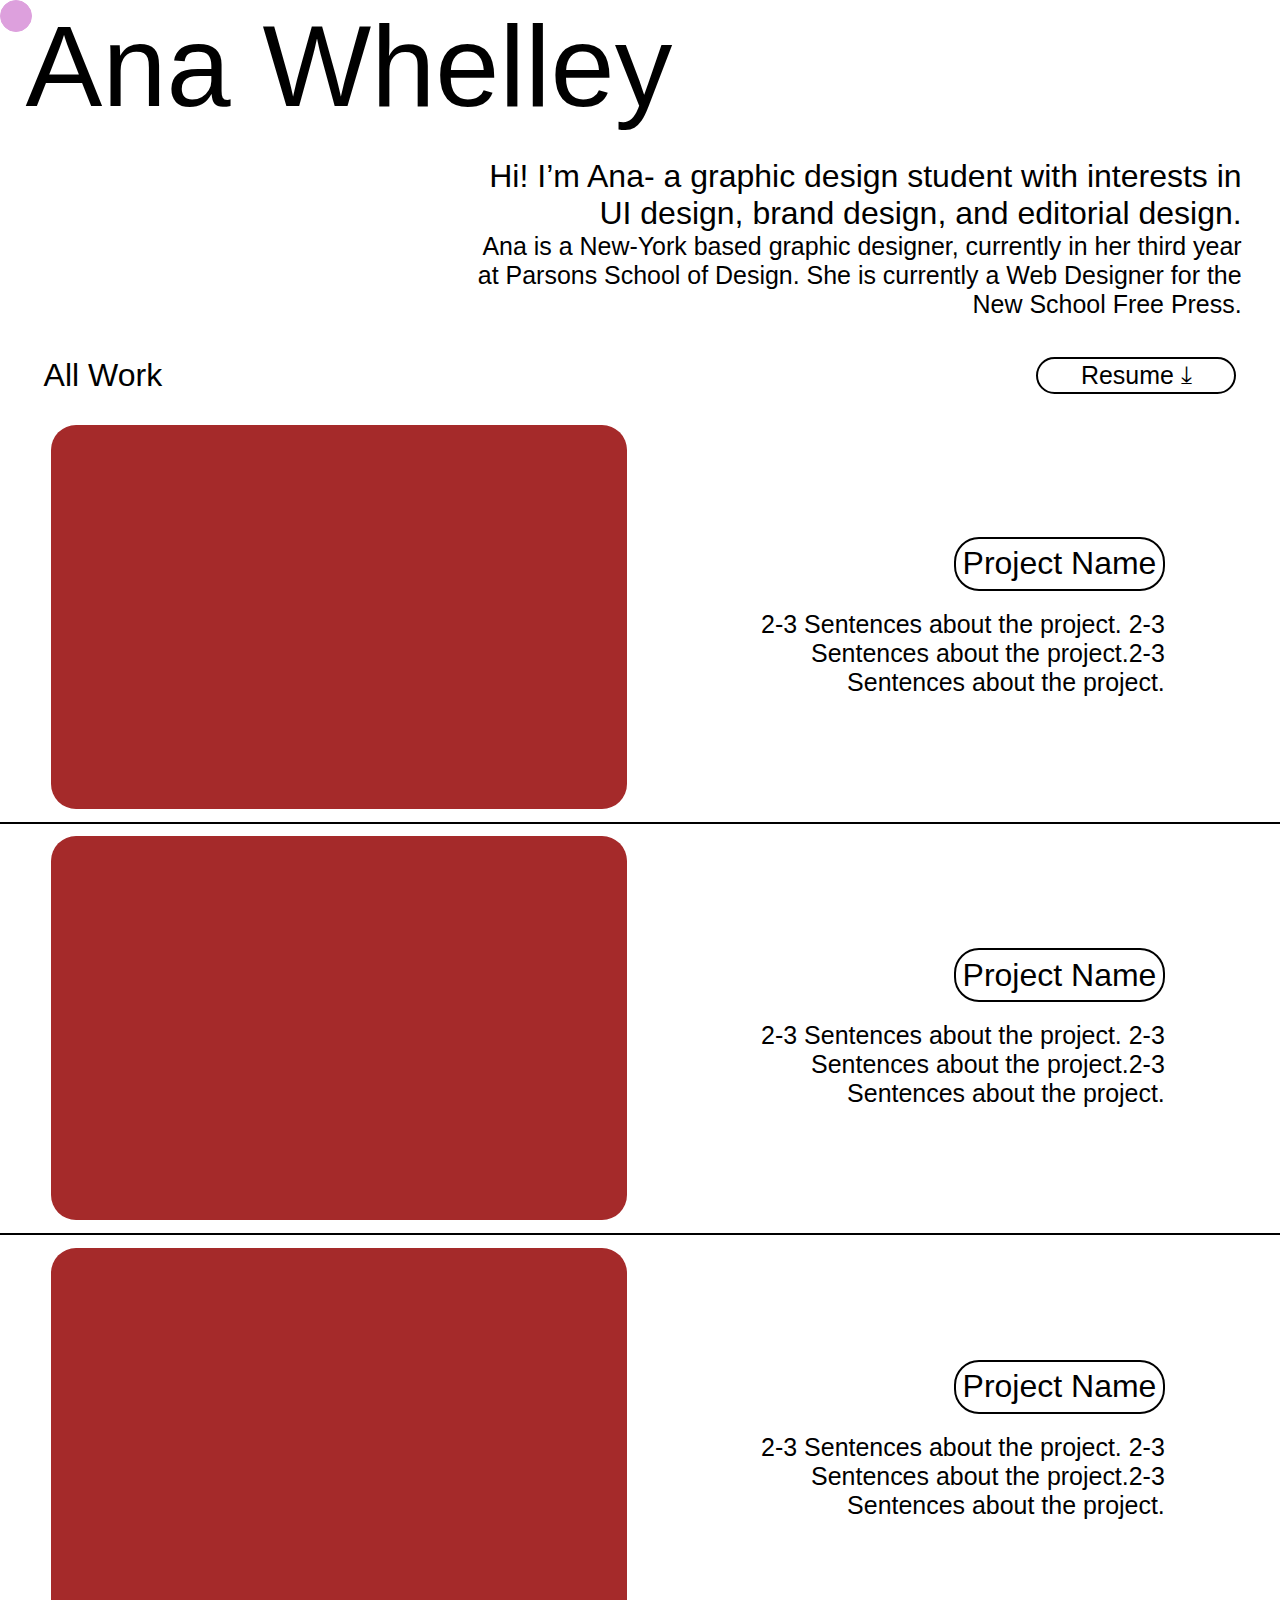
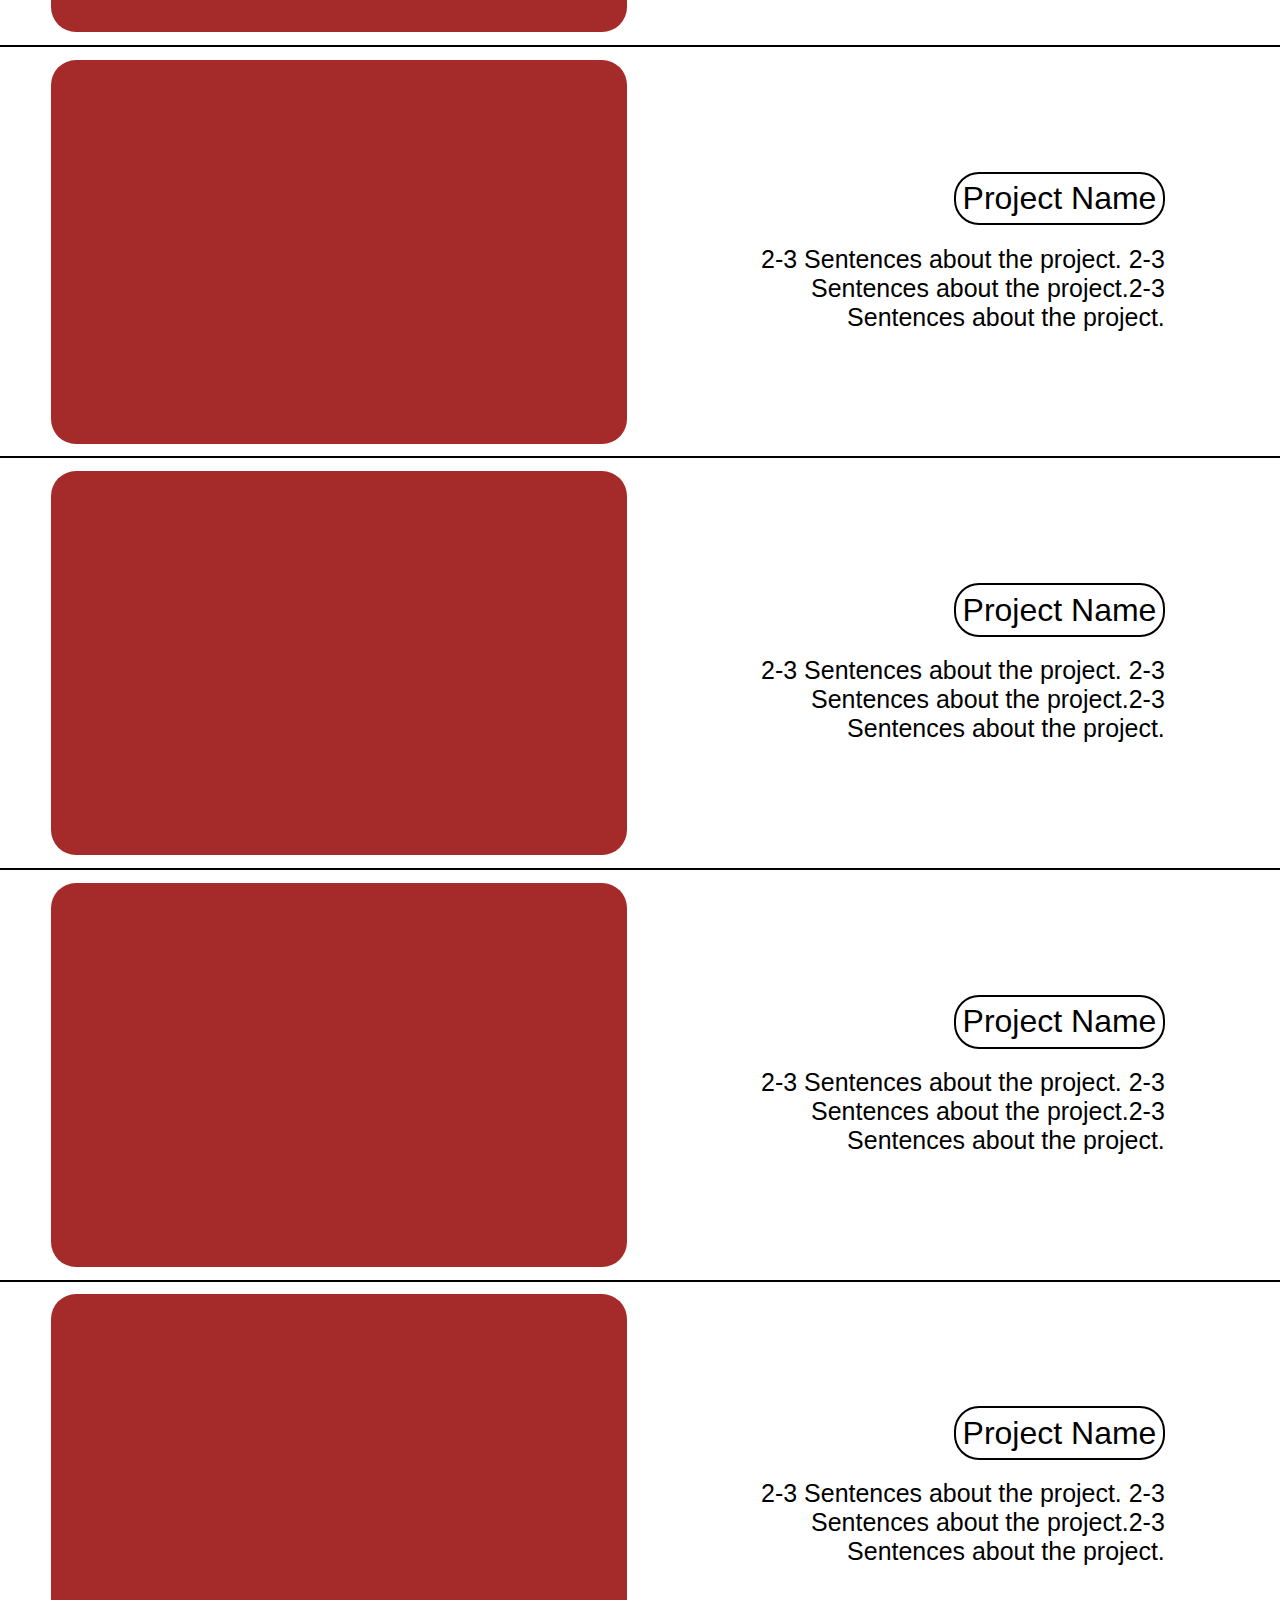
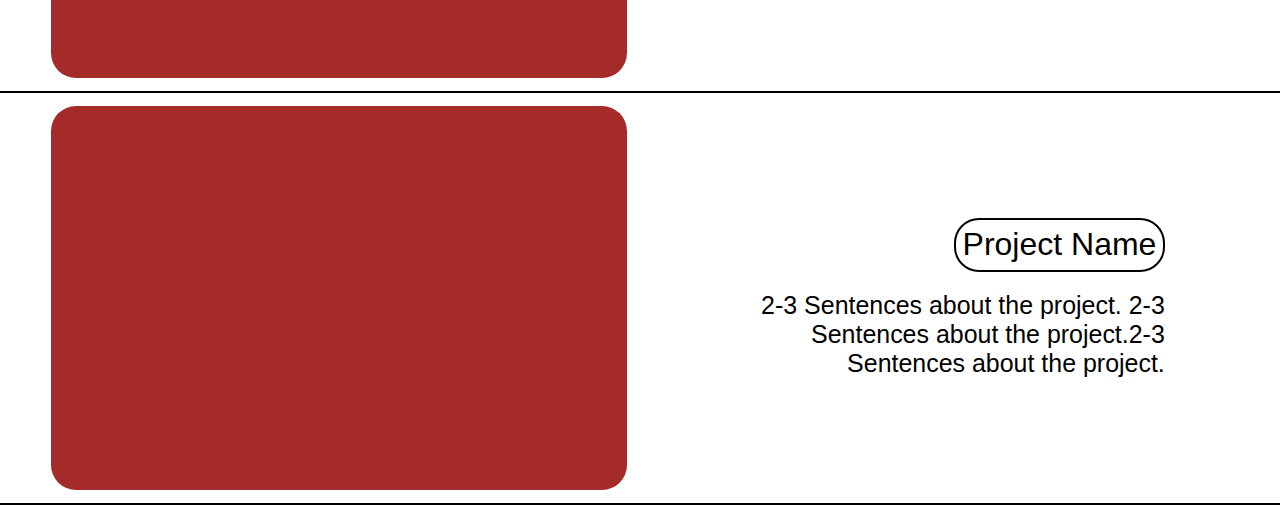
==== index.html @ dee51761 "layout done!" ====
<!DOCTYPE html>
<html lang="en">
<head>
    <meta http-equiv="x-ua-compatible" content="ie=edge">
    <meta charset="utf-8"> 
    <meta name="viewport" content="width=device-width, initial-scale=1">
    <title>Website</title>
    <link rel="stylesheet" href="main.css">
    <script src="https://code.jquery.com/jquery-3.7.1.js" integrity="sha256-eKhayi8LEQwp4NKxN+CfCh+3qOVUtJn3QNZ0TciWLP4=" crossorigin="anonymous"></script>
</head>
<body>
    <div id="circularcursor"></div>

    <div class="container">
        <div class="header">
            <h1>Ana Whelley</h1>
        </div>
        <div class="hero-container">
            <div class="hero-block"></div>
            <div class="hero">
                <h2>Hi! I&#8217;m Ana- a graphic design student with interests in UI design, brand design, and editorial design. </h2>
                <h3>Ana is a New-York based graphic designer, currently in her third year at Parsons School of Design. She is currently a Web Designer for the New School Free Press. </h3>
            </div>
            <div class="hero-lower">
                <div class="allwork"><h2>All Work</h2></div>
                <div class="resume"><h3>Resume &#10515;</h3></div>
            </div>
        </div>
        <div class="main">
            <div class="content">
                <div class="project-img">

                </div>
                <div class="project-text">
                    <div class="title">
                        <h2>Project Name</h2>
                    </div>
                    <div class="description">
                        <h3>2-3 Sentences about the project. 2-3 Sentences about the project.2-3 Sentences about the project.</h3>
                    </div>
                </div>
            </div>
            <div class="content">
                <div class="project-img">

                </div>
                <div class="project-text">
                    <div class="title">
                        <h2>Project Name</h2>
                    </div>
                    <div class="description">
                        <h3>2-3 Sentences about the project. 2-3 Sentences about the project.2-3 Sentences about the project.</h3>
                    </div>
                </div>
            </div>
            <div class="content">
                <div class="project-img">

                </div>
                <div class="project-text">
                    <div class="title">
                        <h2>Project Name</h2>
                    </div>
                    <div class="description">
                        <h3>2-3 Sentences about the project. 2-3 Sentences about the project.2-3 Sentences about the project.</h3>
                    </div>
                </div>
            </div>
            <div class="content">
                <div class="project-img">

                </div>
                <div class="project-text">
                    <div class="title">
                        <h2>Project Name</h2>
                    </div>
                    <div class="description">
                        <h3>2-3 Sentences about the project. 2-3 Sentences about the project.2-3 Sentences about the project.</h3>
                    </div>
                </div>
            </div>
            <div class="content">
                <div class="project-img">

                </div>
                <div class="project-text">
                    <div class="title">
                        <h2>Project Name</h2>
                    </div>
                    <div class="description">
                        <h3>2-3 Sentences about the project. 2-3 Sentences about the project.2-3 Sentences about the project.</h3>
                    </div>
                </div>
            </div>
            <div class="content">
                <div class="project-img">

                </div>
                <div class="project-text">
                    <div class="title">
                        <h2>Project Name</h2>
                    </div>
                    <div class="description">
                        <h3>2-3 Sentences about the project. 2-3 Sentences about the project.2-3 Sentences about the project.</h3>
                    </div>
                </div>
            </div>
            <div class="content">
                <div class="project-img">

                </div>
                <div class="project-text">
                    <div class="title">
                        <h2>Project Name</h2>
                    </div>
                    <div class="description">
                        <h3>2-3 Sentences about the project. 2-3 Sentences about the project.2-3 Sentences about the project.</h3>
                    </div>
                </div>
            </div>
            <div class="content">
                <div class="project-img">

                </div>
                <div class="project-text">
                    <div class="title">
                        <h2>Project Name</h2>
                    </div>
                    <div class="description">
                        <h3>2-3 Sentences about the project. 2-3 Sentences about the project.2-3 Sentences about the project.</h3>
                    </div>
                </div>
            </div>
        </div>
    </div>

<script src="script.js"></script>
</body>
</html>
---- main.css ----
/* type */
    h1 {
        font-family: Arial;
        font-weight: 400;
        font-size: 9vw;
    }
    h2 {
        font-family: Arial;
        font-weight: 400;
        font-size: 2.5vw;
    }
    h3 {
        font-family: Arial;
        font-weight: 400;
        font-size: 1.95vw;
    }
/* mouse */
    #circularcursor {
        background-color: plum;
        border:1px solid plum;    
        height:30px;
        width:30px;
        border-radius:50%;
        -moz-border-radius:50%;
        -webkit-border-radius:50%;
        position: absolute;
        z-index: 1;
    }
  
/* laying out divs */
    * {
        margin: 0%;
        padding: 0%;
        cursor: none;
    }
    .container{
        display: flex;
        height: auto;
        width: 100vw;
        flex-direction: column;
    }
    .header {
        display: flex;
        width: 100vw;
        height: fit-content;
        margin-left: 2vw;
    }
/* laying out hero */
    .heroblock {
        width: 40vw;
        display: flex;
    }
    .hero {
        display: flex;
        width: 60vw;
        justify-content: flex-end;
        text-align: right;
        margin-right: 1vw;
        flex-wrap: wrap;
        margin-top: 2vw;
        margin-right: 3vw;
    }
    .hero-container {
        display: flex;
        width: 100vw;
        justify-content: flex-end;
        flex-wrap: wrap;
    }

    .hero-lower {
        display: flex;
        margin: 2vh;
        width: 100vw;
        height: auto;
        display: flex;
        justify-content: space-between;
        margin-top: 3vw;
    }
    .allwork {
        display: flex;
        width: 20vw;
        margin-left: 2vw;
    }
    .resume {
        display: flex;
        font-family: Arial;
        font-weight: 400;
        border: solid 2px black;
        width: 15vw;
        justify-content: center;
        margin-right: 2vw;
        padding: 2px;
        border-radius: 25px;
    }
    .resume:hover{
        background-color: black;
        color: white;
    }

/* laying out main stuff */
    .main {
        width: 100vw;
        display: flex;
        height: auto;
        flex-direction: column;
    }
    .content {
        width: 100vw;
        display: flex;
        padding: 1vw;
        border-bottom: 2px solid black;
        justify-content: space-between;
    }
    .project-img {
        width: 45vw;
        display: flex;
        height: 30vw;
        background-color: brown;
        border-radius: 25px;
        margin-left: 3vw;
    }
    .project-text {
        display: flex;
        width: 35vw;
        align-items: flex-end;
        justify-content: center;
        flex-direction: column;
        margin-right: 10vw;
    }
    .title {
        border: solid 2px black;
        border-radius: 25px;
        padding: .5vw;
        margin-bottom: 1.5vw;
    }
    .title:hover{
        background-color: black;
        color: white;
    }
    .description {
        text-align: right;
    }
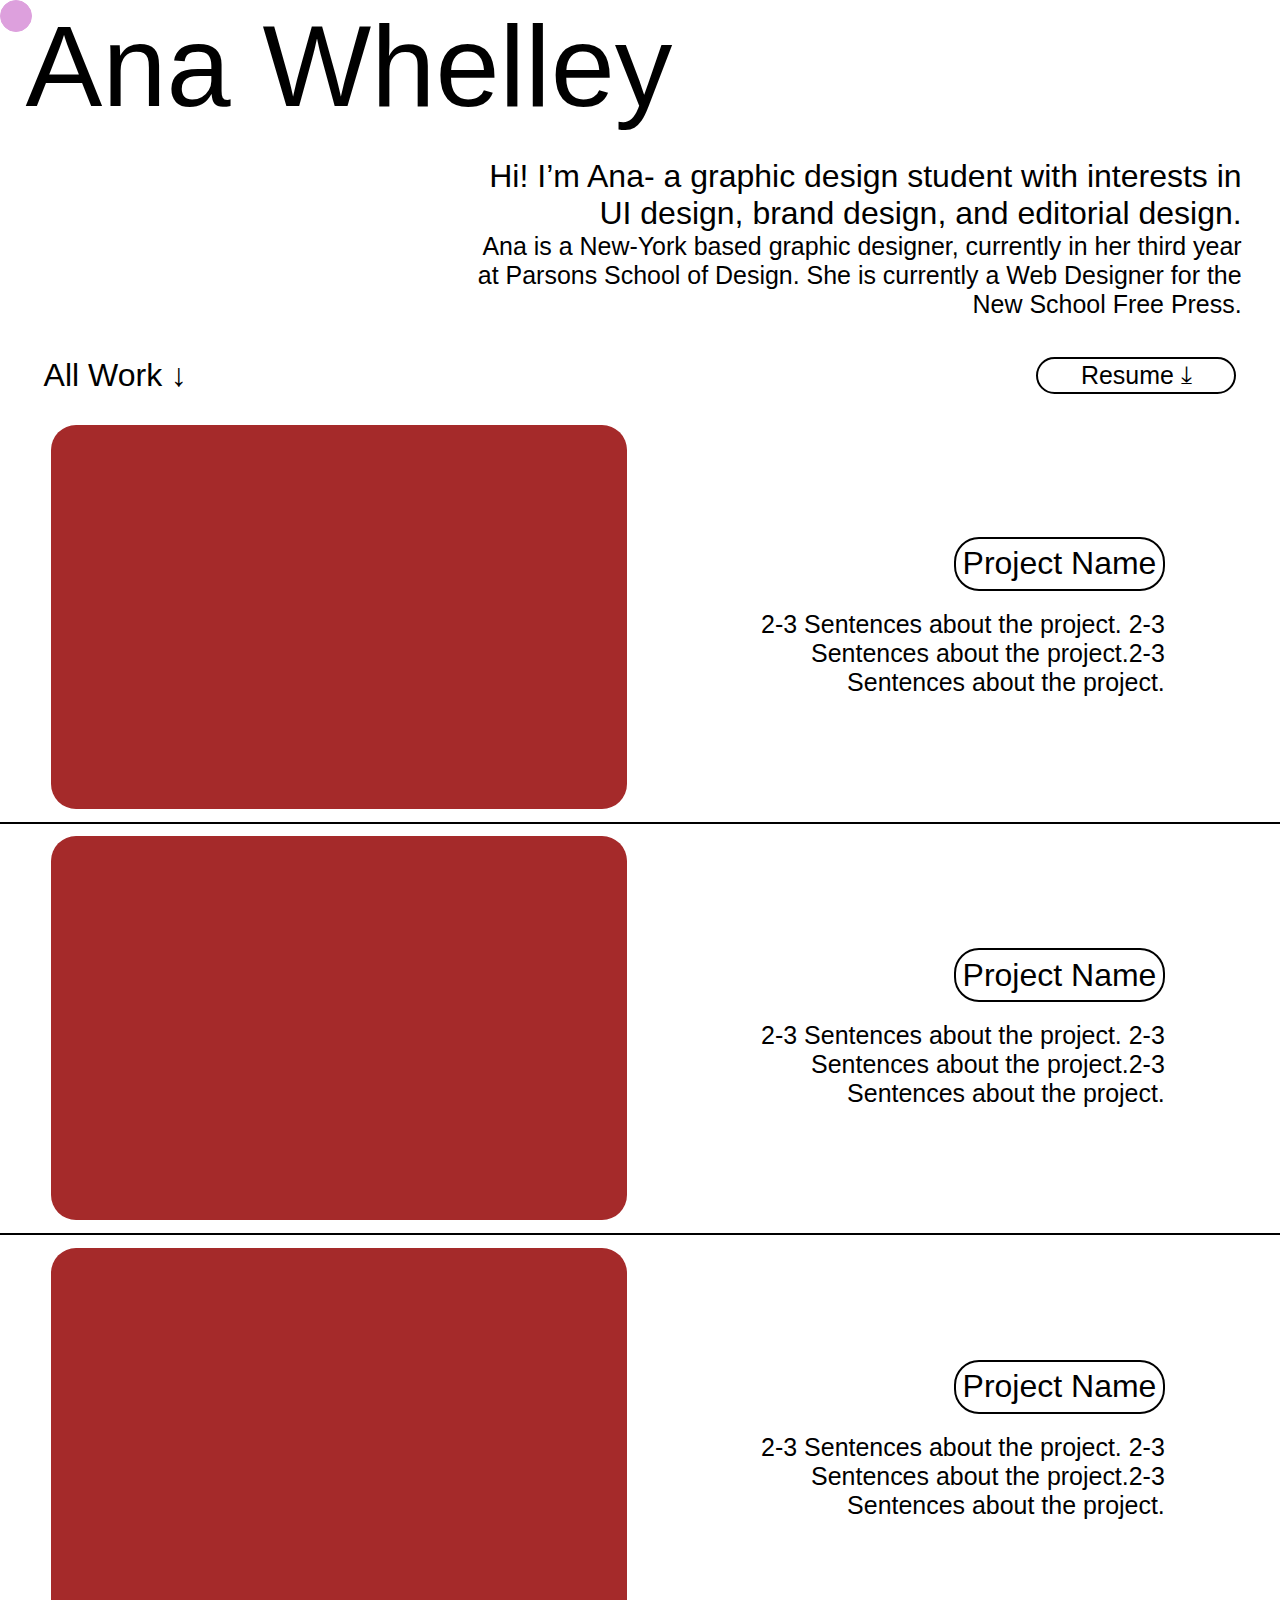
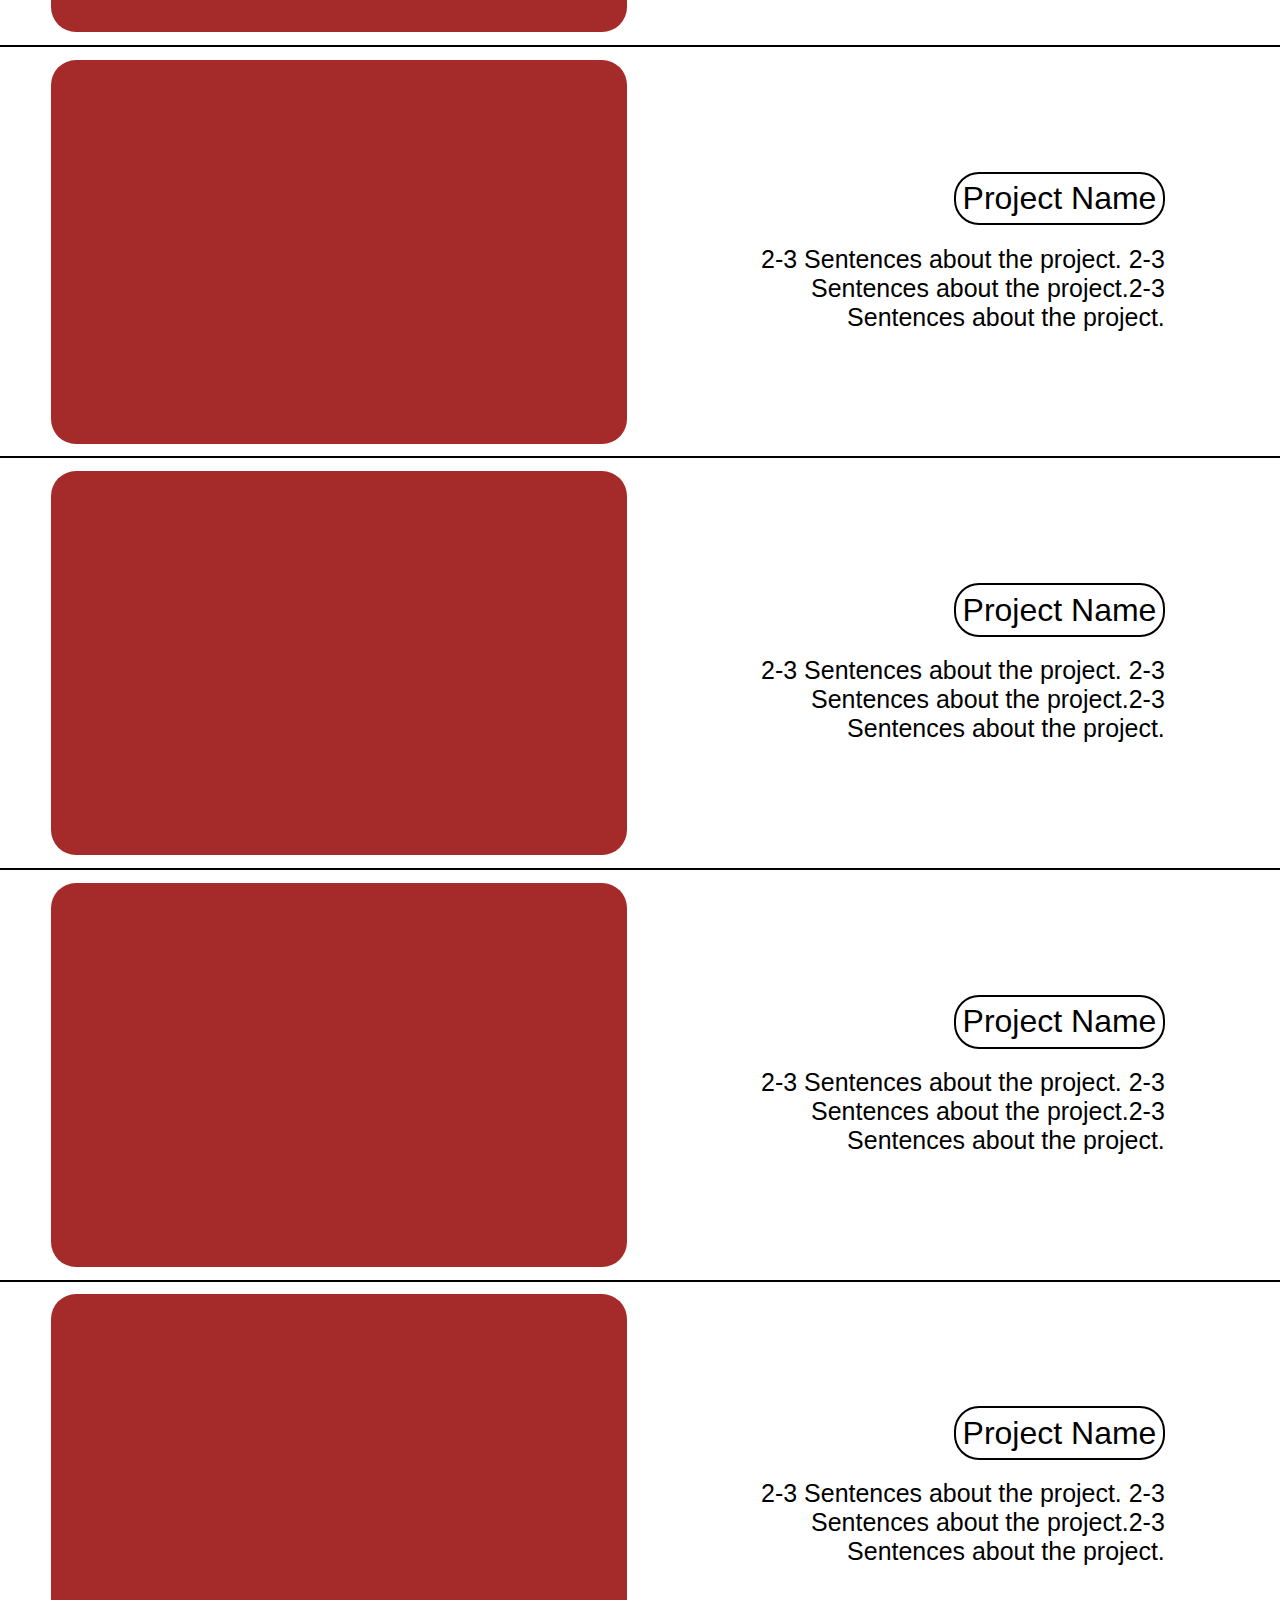
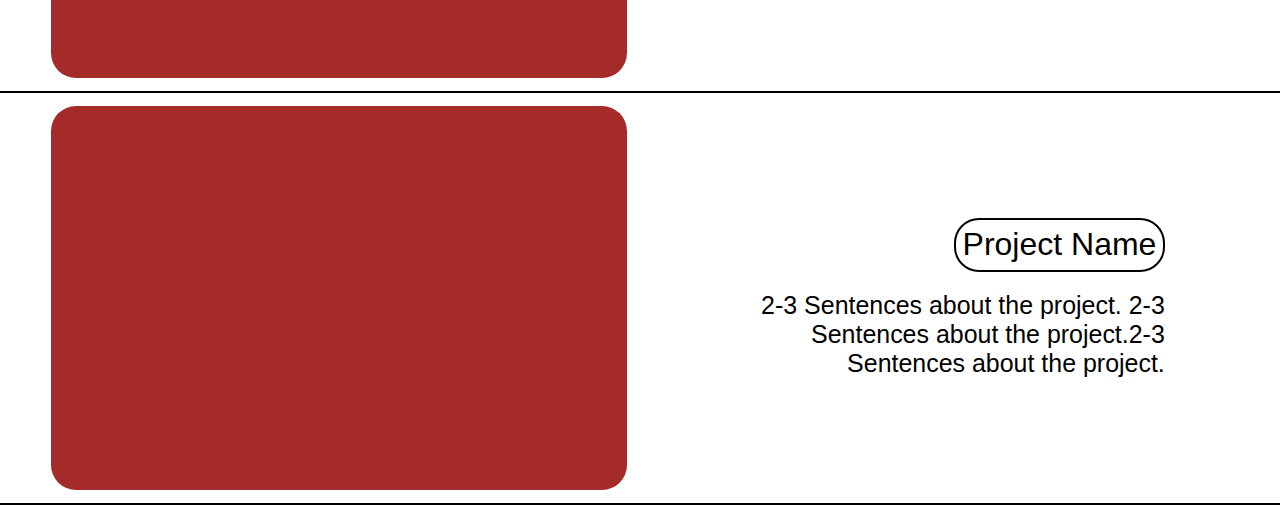
==== commit c5507bb6: "responsive attempt" ====
--- a/index.html
+++ b/index.html
@@ -13,7 +13,7 @@
 
     <div class="container">
         <div class="header">
-            <h1>Ana Whelley</h1>
+            <h1><span>A</span><span>n</span><span>a</span> <span>W</span><span>h</span><span>e</span><span>l</span><span>l</span><span>e</span><span>y</span></h1>
         </div>
         <div class="hero-container">
             <div class="hero-block"></div>
@@ -22,7 +22,7 @@
                 <h3>Ana is a New-York based graphic designer, currently in her third year at Parsons School of Design. She is currently a Web Designer for the New School Free Press. </h3>
             </div>
             <div class="hero-lower">
-                <div class="allwork"><h2>All Work</h2></div>
+                <div class="allwork"><h2>All Work &darr;</h2></div>
                 <div class="resume"><h3>Resume &#10515;</h3></div>
             </div>
         </div>
--- a/main.css
+++ b/main.css
@@ -14,6 +14,39 @@
         font-weight: 400;
         font-size: 1.95vw;
     }
+
+/*heading rainbow*/
+    .header span:nth-child(1):hover{
+        color: #D7010D;
+    }
+    .header span:nth-child(2):hover{
+        color: #D57C3A;
+    }
+    .header span:nth-child(3):hover{
+        color: #E7C15C;
+    }
+    .header span:nth-child(4):hover{
+        color: #62834C;
+    }
+    .header span:nth-child(5):hover{
+        color: #788DAC;
+    }
+    .header span:nth-child(6):hover{
+        color: #11395A;
+    }
+    .header span:nth-child(7):hover{
+        color: #D7010D;
+    }
+    .header span:nth-child(8):hover{
+        color: #D57C3A;
+    }
+    .header span:nth-child(9):hover{
+        color: #E7C15C;
+    }
+    .header span:nth-child(10):hover{
+        color: #62834C;
+    }
+
 /* mouse */
     #circularcursor {
         background-color: plum;
@@ -45,6 +78,7 @@
         height: fit-content;
         margin-left: 2vw;
     }
+
 /* laying out hero */
     .heroblock {
         width: 40vw;
@@ -119,6 +153,11 @@
         border-radius: 25px;
         margin-left: 3vw;
     }
+    .project-img:hover {
+        -webkit-box-shadow: 6px 6px 0px 0px plum;
+        -moz-box-shadow: 6px 6px 0px 0px plum;
+        box-shadow: 6px 6px 0px 0px plum;
+    }
     .project-text {
         display: flex;
         width: 35vw;
@@ -128,6 +167,7 @@
         margin-right: 10vw;
     }
     .title {
+        display: flex;
         border: solid 2px black;
         border-radius: 25px;
         padding: .5vw;
@@ -139,4 +179,48 @@
     }
     .description {
         text-align: right;
-    }+    }
+
+/* media querie */
+@media only screen and (max-width: 768px) {
+    .resume {
+        border: solid .5px black;
+    }
+    .title {
+        border: solid .5px black;
+    }
+    .content {
+        border-bottom: none;
+        flex-direction: column;
+        justify-content: center;
+    }
+    .title {
+        margin-left: 0vw;
+    }
+    .project-text {
+        margin-top: 1vw;
+        align-items: center;
+        margin-right: 0%;
+        margin-left: 35vw;
+        text-align: center;
+    }
+    .project-img {
+        width: 70vw;
+        height: 40vw;
+        background-color: #D57C3A;
+        margin-left: 15vw;
+    }
+    .hero-block {
+        display: none;
+    }
+    .hero {
+        width: 100vw;
+        margin-right: 3vw;
+    }
+    .description {
+        text-align: center;
+    }
+    #circularcursor {
+        display: none;
+    }
+  }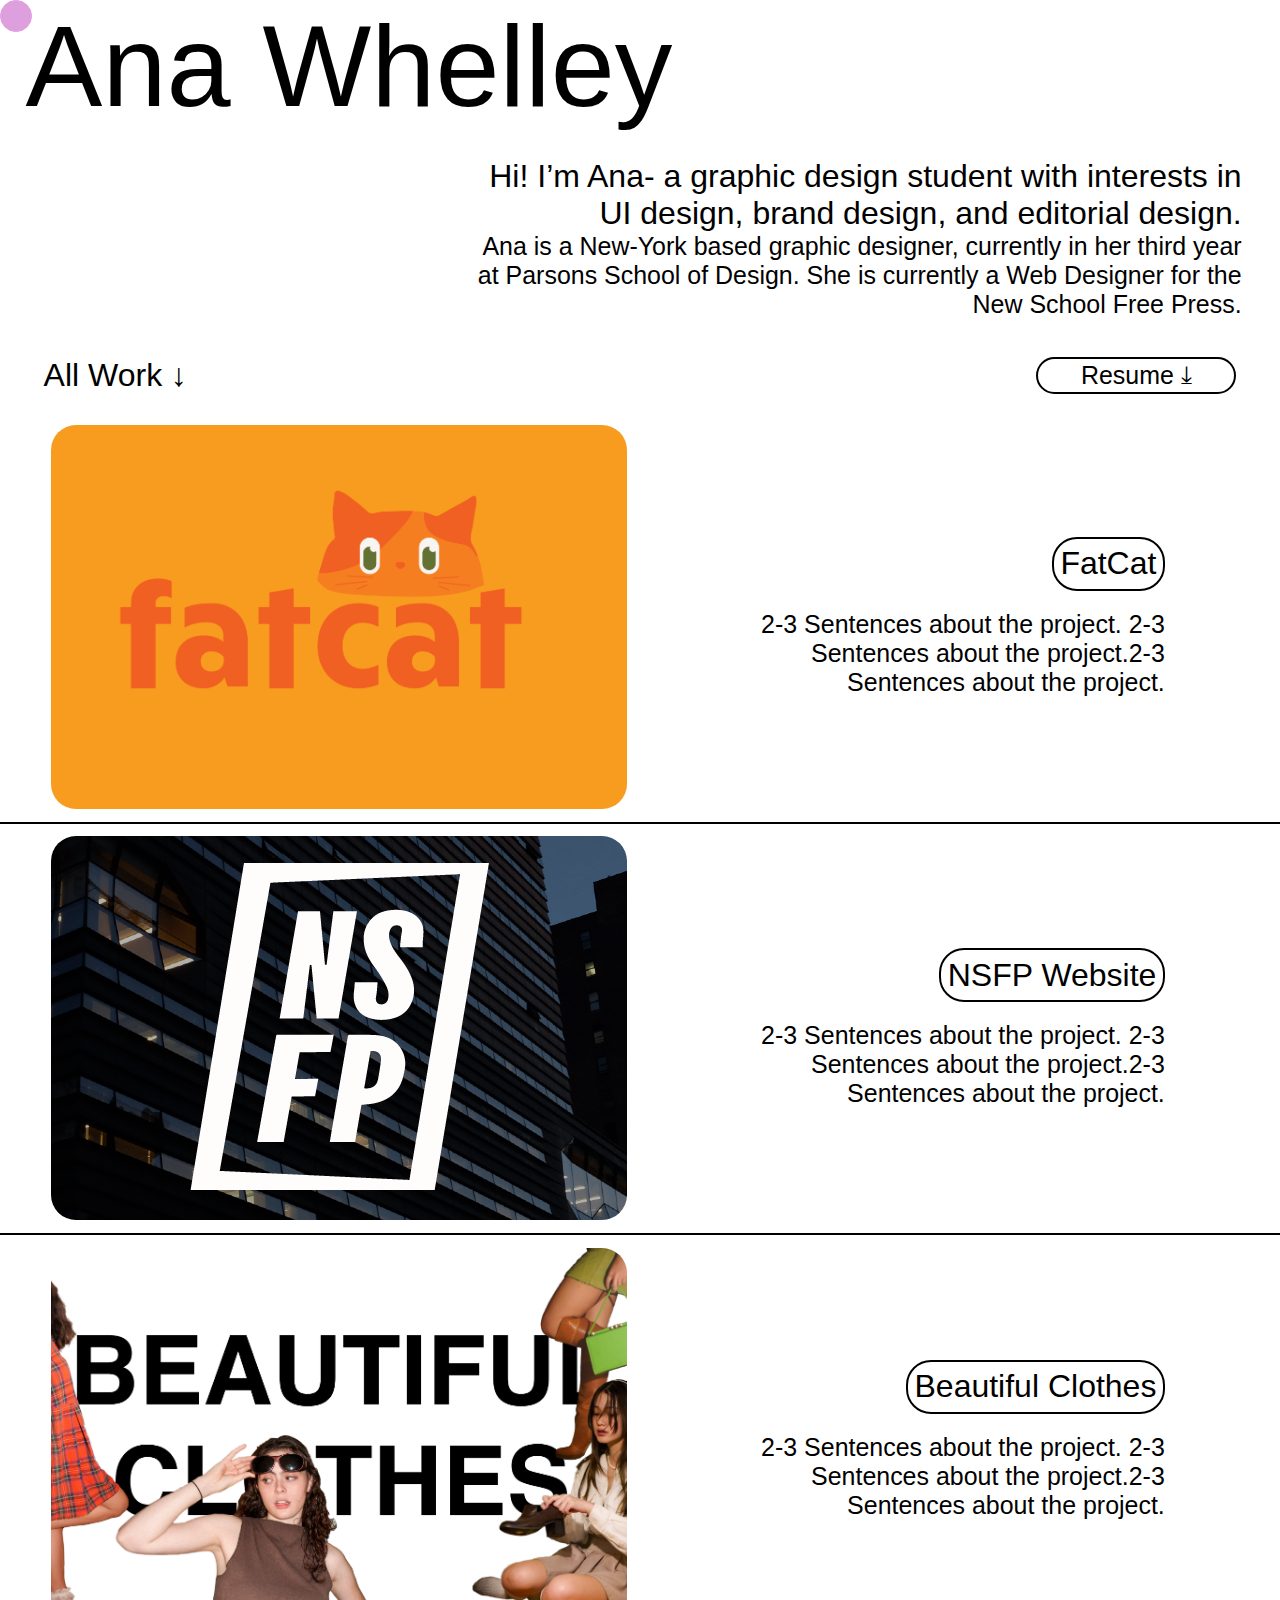
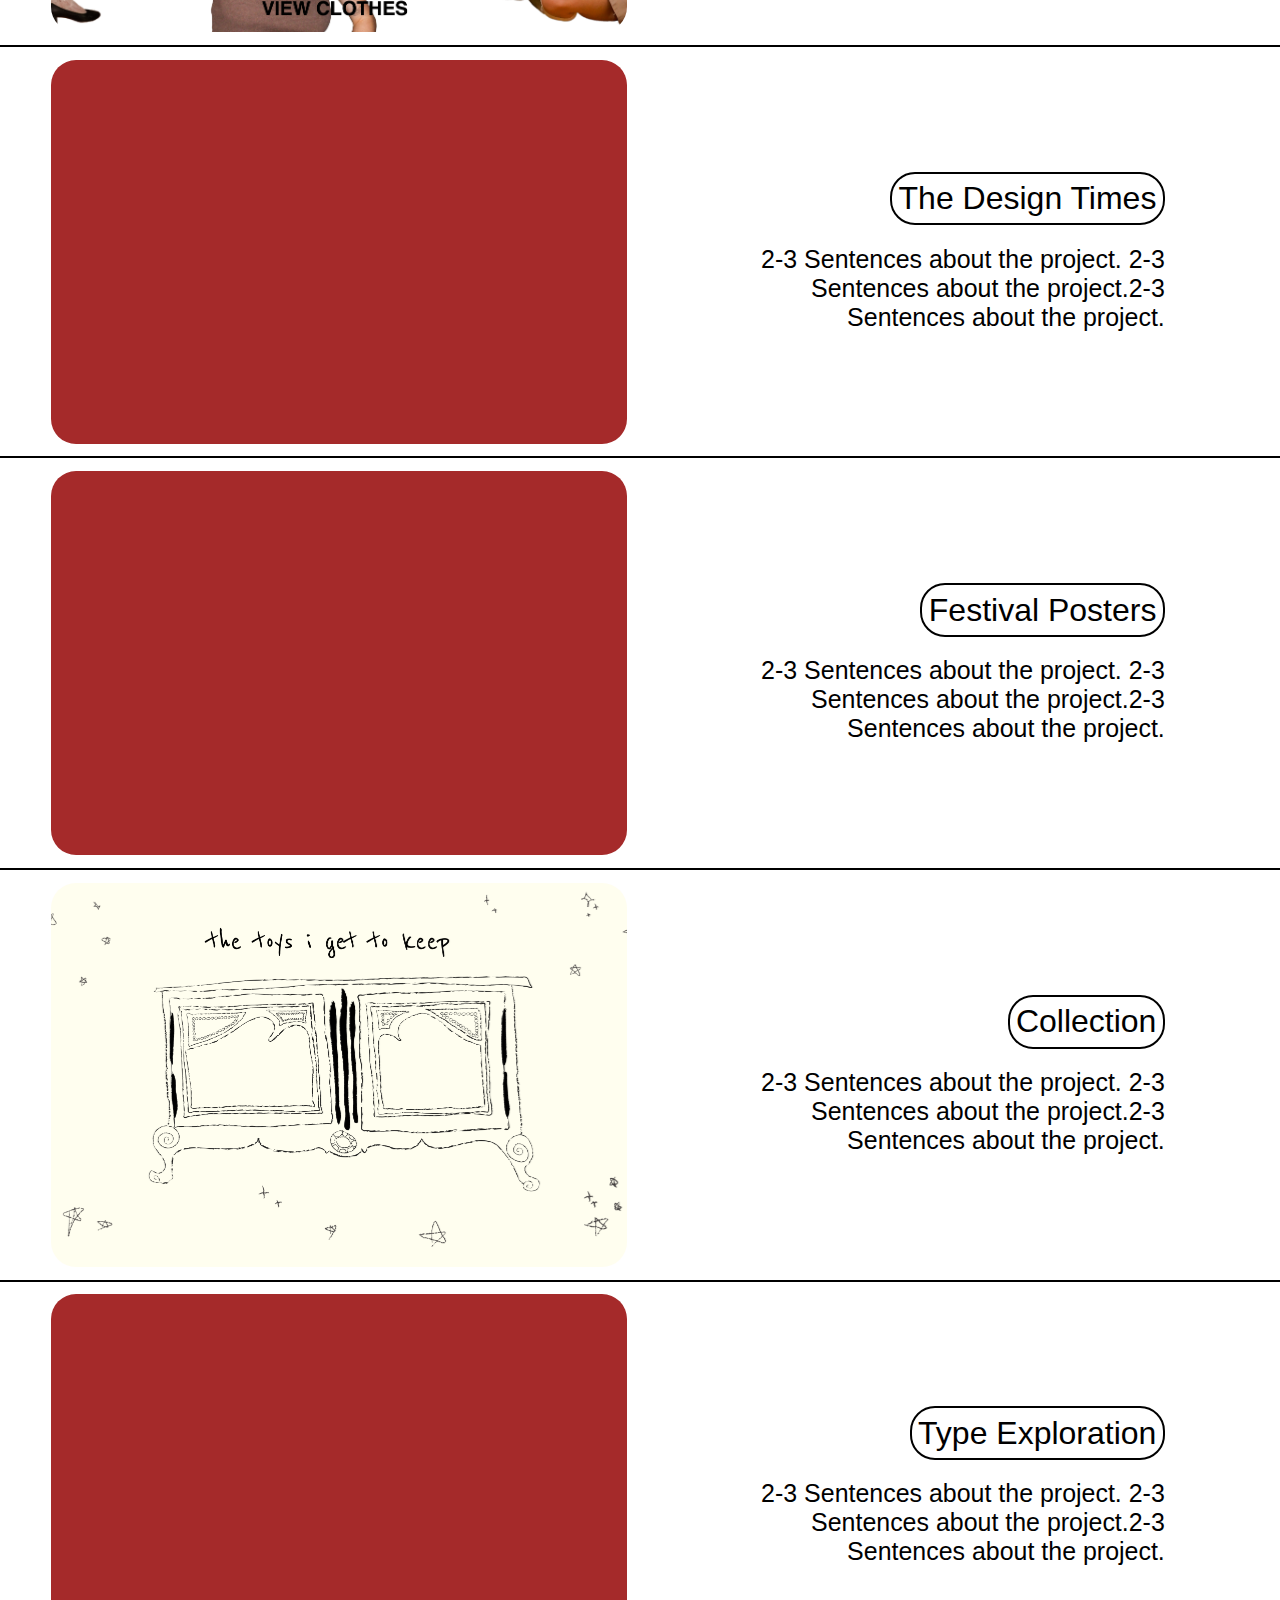
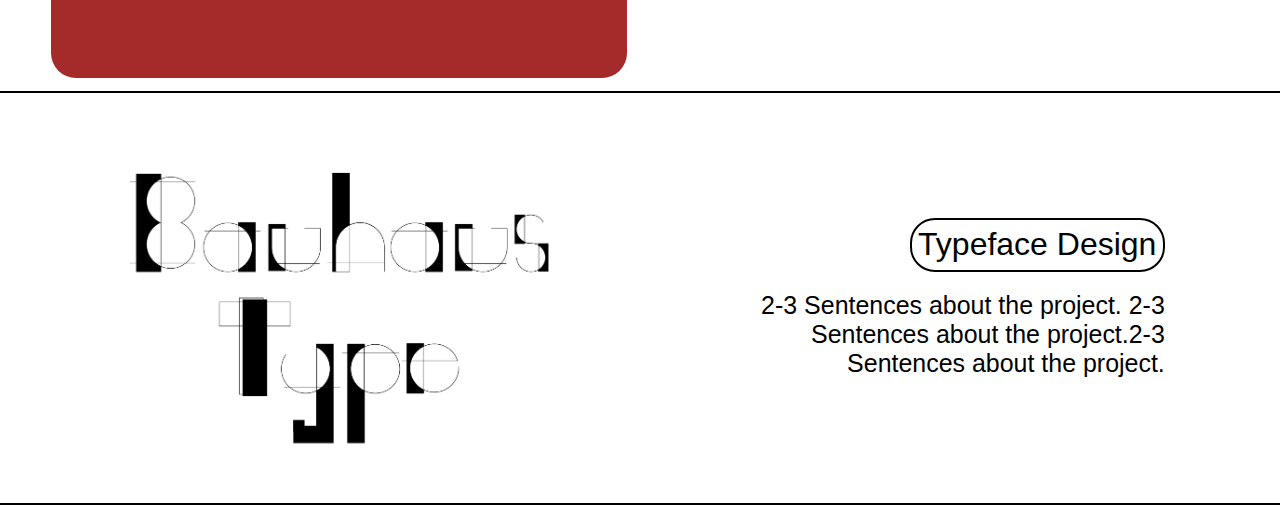
==== commit 42fd5ebf: "second page done!" ====
--- a/index.html
+++ b/index.html
@@ -28,12 +28,27 @@
         </div>
         <div class="main">
             <div class="content">
-                <div class="project-img">
+                <div class="project-img" id="imgone">
+
+                </div>
+                <div class="project-text">
+                    <a href="fatcat.html">
+                        <div class="title">
+                            <h2>FatCat</h2>
+                        </div>
+                    </a>
+                    <div class="description">
+                        <h3>2-3 Sentences about the project. 2-3 Sentences about the project.2-3 Sentences about the project.</h3>
+                    </div>
+                </div>
+            </div>
+            <div class="content">
+                <div class="project-img" id="imgtwo">
 
                 </div>
                 <div class="project-text">
                     <div class="title">
-                        <h2>Project Name</h2>
+                        <h2>NSFP Website</h2>
                     </div>
                     <div class="description">
                         <h3>2-3 Sentences about the project. 2-3 Sentences about the project.2-3 Sentences about the project.</h3>
@@ -41,12 +56,12 @@
                 </div>
             </div>
             <div class="content">
-                <div class="project-img">
+                <div class="project-img" id="imgthree">
 
                 </div>
                 <div class="project-text">
                     <div class="title">
-                        <h2>Project Name</h2>
+                        <h2>Beautiful Clothes</h2>
                     </div>
                     <div class="description">
                         <h3>2-3 Sentences about the project. 2-3 Sentences about the project.2-3 Sentences about the project.</h3>
@@ -54,12 +69,12 @@
                 </div>
             </div>
             <div class="content">
-                <div class="project-img">
+                <div class="project-img" id="imgfour">
 
                 </div>
                 <div class="project-text">
                     <div class="title">
-                        <h2>Project Name</h2>
+                        <h2>The Design Times</h2>
                     </div>
                     <div class="description">
                         <h3>2-3 Sentences about the project. 2-3 Sentences about the project.2-3 Sentences about the project.</h3>
@@ -67,12 +82,12 @@
                 </div>
             </div>
             <div class="content">
-                <div class="project-img">
+                <div class="project-img" id="imgfive">
 
                 </div>
                 <div class="project-text">
                     <div class="title">
-                        <h2>Project Name</h2>
+                        <h2>Festival Posters</h2>
                     </div>
                     <div class="description">
                         <h3>2-3 Sentences about the project. 2-3 Sentences about the project.2-3 Sentences about the project.</h3>
@@ -80,12 +95,12 @@
                 </div>
             </div>
             <div class="content">
-                <div class="project-img">
+                <div class="project-img" id="imgsix">
 
                 </div>
                 <div class="project-text">
                     <div class="title">
-                        <h2>Project Name</h2>
+                        <h2>Collection</h2>
                     </div>
                     <div class="description">
                         <h3>2-3 Sentences about the project. 2-3 Sentences about the project.2-3 Sentences about the project.</h3>
@@ -93,12 +108,12 @@
                 </div>
             </div>
             <div class="content">
-                <div class="project-img">
+                <div class="project-img" id="imgseven">
 
                 </div>
                 <div class="project-text">
                     <div class="title">
-                        <h2>Project Name</h2>
+                        <h2>Type Exploration</h2>
                     </div>
                     <div class="description">
                         <h3>2-3 Sentences about the project. 2-3 Sentences about the project.2-3 Sentences about the project.</h3>
@@ -106,25 +121,12 @@
                 </div>
             </div>
             <div class="content">
-                <div class="project-img">
+                <div class="project-img" id="imgeight">
 
                 </div>
                 <div class="project-text">
                     <div class="title">
-                        <h2>Project Name</h2>
-                    </div>
-                    <div class="description">
-                        <h3>2-3 Sentences about the project. 2-3 Sentences about the project.2-3 Sentences about the project.</h3>
-                    </div>
-                </div>
-            </div>
-            <div class="content">
-                <div class="project-img">
-
-                </div>
-                <div class="project-text">
-                    <div class="title">
-                        <h2>Project Name</h2>
+                        <h2>Typeface Design</h2>
                     </div>
                     <div class="description">
                         <h3>2-3 Sentences about the project. 2-3 Sentences about the project.2-3 Sentences about the project.</h3>
--- a/main.css
+++ b/main.css
@@ -14,6 +14,10 @@
         font-weight: 400;
         font-size: 1.95vw;
     }
+    a {
+        text-decoration: none;
+        color: black;
+      }
 
 /*heading rainbow*/
     .header span:nth-child(1):hover{
@@ -122,6 +126,7 @@
         border: solid 2px black;
         width: 15vw;
         justify-content: center;
+        align-items: center;
         margin-right: 2vw;
         padding: 2px;
         border-radius: 25px;
@@ -137,6 +142,7 @@
         display: flex;
         height: auto;
         flex-direction: column;
+
     }
     .content {
         width: 100vw;
@@ -181,6 +187,48 @@
         text-align: right;
     }
 
+/* divs imgs */
+    #imgone {
+        background-image: url(img/fatcat-logo.png);
+        background-position: center;
+        background-size: cover;
+    }
+    #imgtwo {
+        background-image: url(img/nsfp-home.png);
+        background-position: center;
+        background-size: fit;
+    }
+    #imgthree {
+        background-image: url(img/bc-home.png);
+        background-position: center;
+        background-size: cover;
+    }
+    #imgfour {
+        background-image: url(img/designtimes.jpg);
+        background-position: center;
+        background-size: cover;
+    }
+    #imgfive {
+        background-image: url(img/poster1.jpg);
+        background-position: center;
+        background-size: cover;
+    }
+    #imgsix {
+        background-image: url(img/tigtk.png);
+        background-position: center;
+        background-size: cover;
+    }
+    #imgseven {
+        background-image: url(img/book.png);
+        background-position: center;
+        background-size: cover;
+    }
+    #imgeight {
+        background-image: url(img/finaltypes.jpg);
+        background-position: center;
+        background-size: cover;
+    }
+
 /* media querie */
 @media only screen and (max-width: 768px) {
     .resume {
@@ -198,17 +246,21 @@
         margin-left: 0vw;
     }
     .project-text {
-        margin-top: 1vw;
-        align-items: center;
-        margin-right: 0%;
-        margin-left: 35vw;
-        text-align: center;
+        display: none;
     }
     .project-img {
-        width: 70vw;
-        height: 40vw;
+        width: 95vw;
+        height: 50vw;
         background-color: #D57C3A;
-        margin-left: 15vw;
+    }
+    h2,h3 {
+        font-size: 18px;
+    }
+    .resume {
+        width: 23vw;
+    }
+    .allwork {
+        width: 23vw;
     }
     .hero-block {
         display: none;
@@ -223,4 +275,104 @@
     #circularcursor {
         display: none;
     }
-  }+  }
+
+
+
+
+/*seperate pages*/
+    .bigimg {
+        margin-top: 2vh;
+        display: flex;
+        width: 90vw;
+        height: 80vh;
+        background-color: #11395A;
+        border-radius: 25px;
+        align-self: center;
+    }
+    .smallana{
+        margin-top: 1vh;
+    }
+    .hero-lower-small {
+        display: flex;
+        margin: 2vh;
+        width: 100vw;
+        height: auto;
+        display: flex;
+        justify-content: center;
+        margin-top: 3vw;
+    }
+    .about {
+        display: flex;
+        font-family: Arial;
+        font-weight: 400;
+        border: solid 2px black;
+        width: 15vw;
+        justify-content: center;
+        align-items: center;
+        margin-right: 2vw;
+        padding: 2px;
+        border-radius: 25px;
+    }
+    .abouttext {
+        display: flex;
+        width: 100vw;
+        height: auto;
+        justify-content: flex-end;
+    }
+    .abouttext-inside {
+        width: 50vw;
+        height: auto;
+        margin-right: 5vw;
+        margin-top: 2vh;
+    }
+    .multiple {
+        display: flex;
+        flex-direction: row;
+        justify-content: space-evenly;
+        width: 100vw;
+        height: 100vh;
+        align-items: center;
+    }
+    .halfmobile {
+        width: 40vw;
+        height: 95vh;
+        border-radius: 25px;
+    }
+    .fullimg {
+        width: 90vw;
+        height: 90vh;
+        display: flex;
+        align-self: center;
+        border-radius: 25px;
+    }
+    .footer {
+        width: 100vw;
+        height: 5vh;
+        padding: 2vh;
+        display: flex;
+        justify-content: center;
+        align-content: center;
+    }
+
+/*fatcat*/
+    #fatcat1 {
+        background-image: url(img/fatcat/factcat1.png);
+        background-position: center;
+        background-size: cover;
+    }
+    #fatcat2 {
+        background-image: url(img/fatcat/fatcat-icon.jpg);
+        background-position: center;
+        background-size: cover;
+    }
+    #fatcat3 {
+        background-image: url(img/fatcat/fatcat-type.jpg);
+        background-position: center;
+        background-size: cover;
+    }
+    #fatcat4 {
+        background-image: url(img/fatcat/fatcat4.png);
+        background-position: center;
+        background-size: cover;
+    }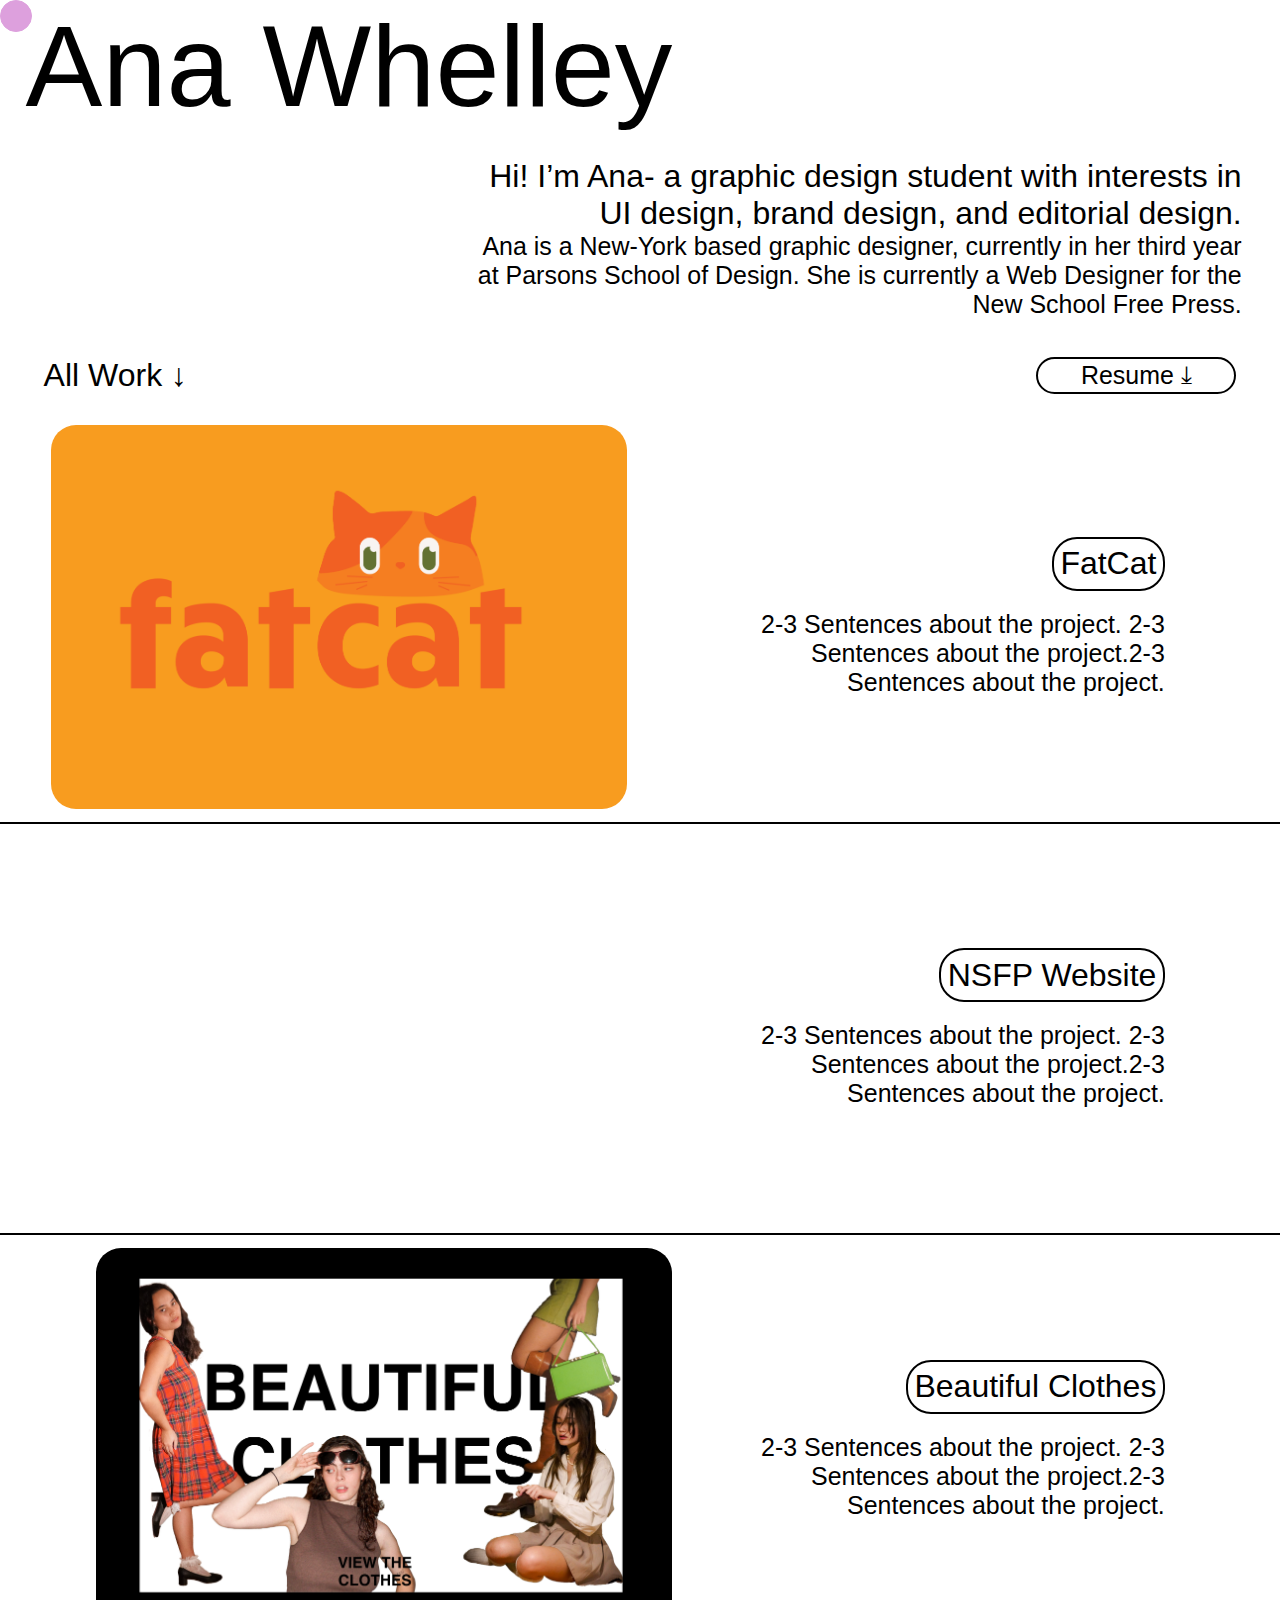
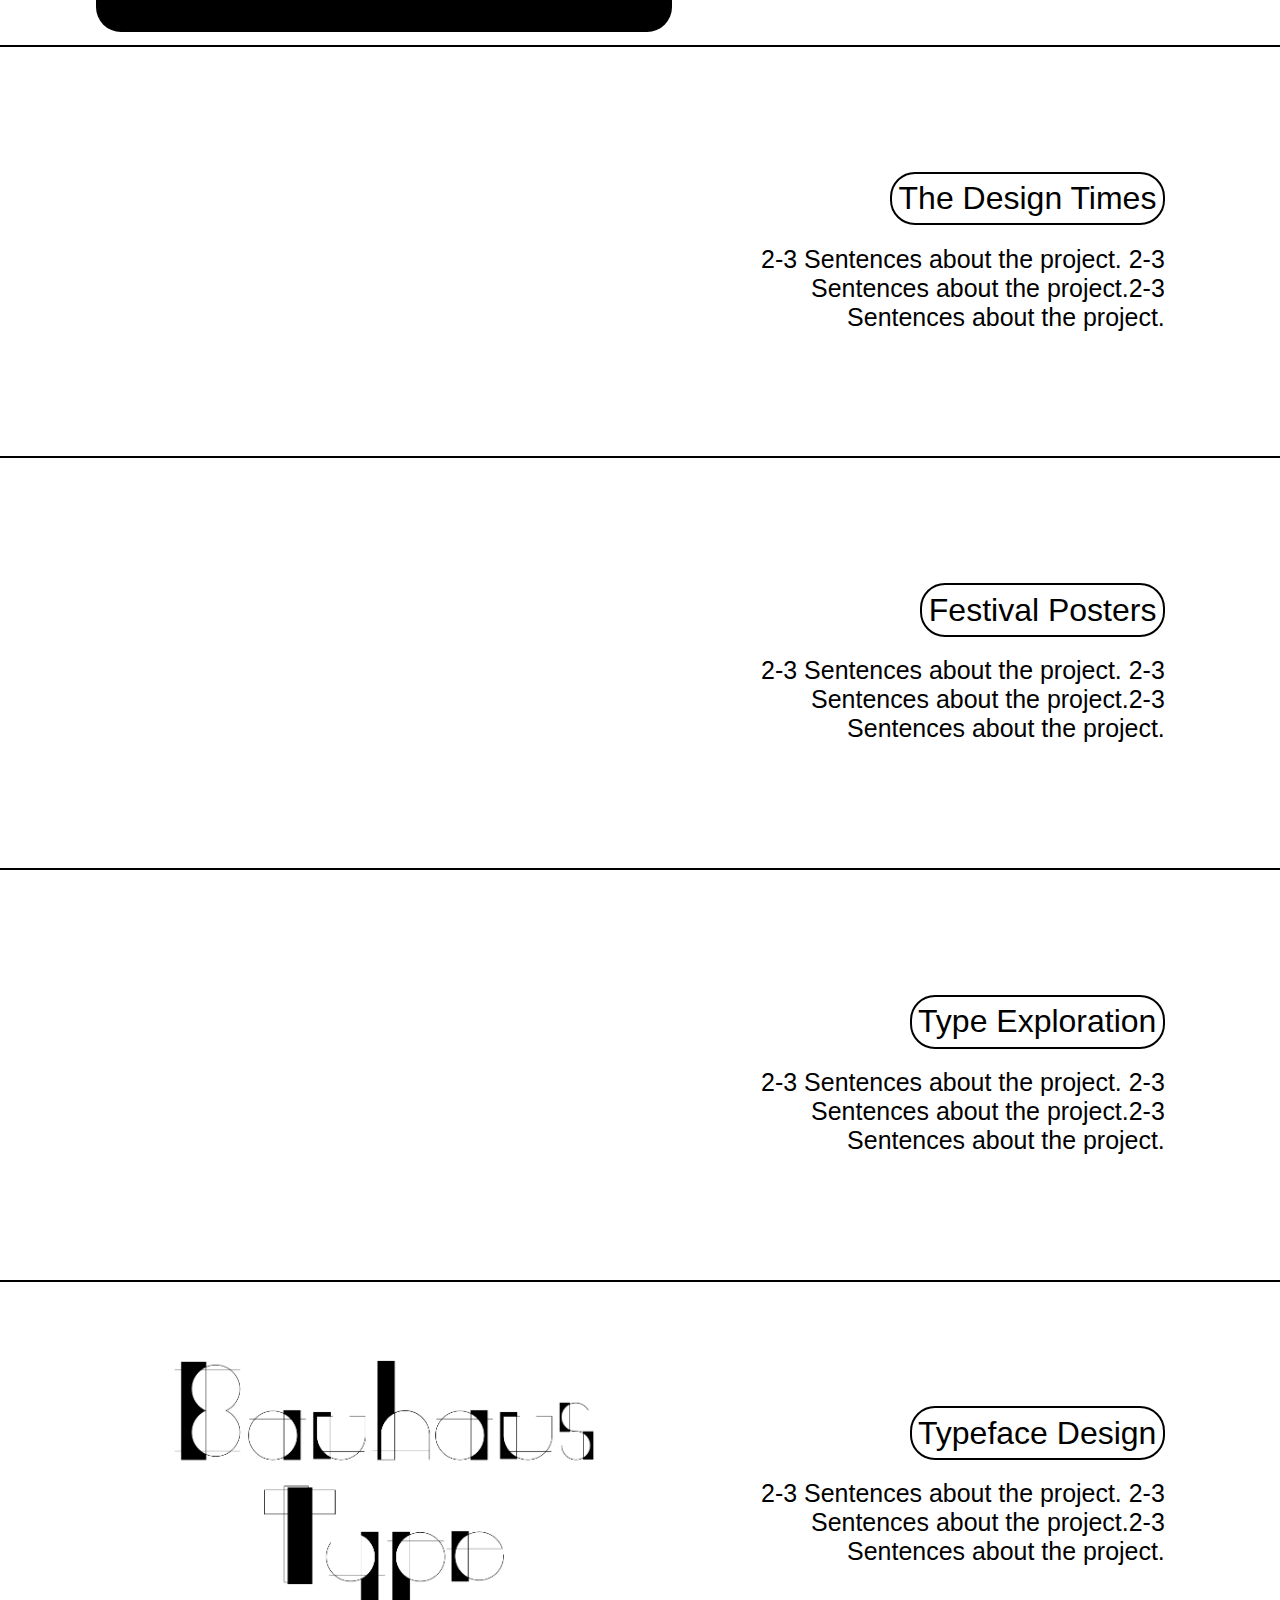
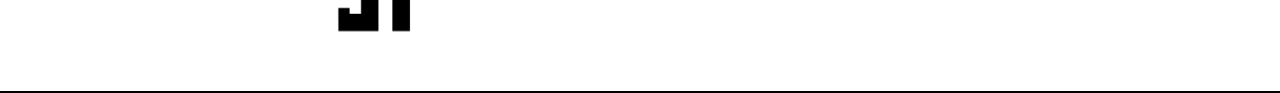
==== commit e67b9aad: "half way ish" ====
--- a/index.html
+++ b/index.html
@@ -28,9 +28,7 @@
         </div>
         <div class="main">
             <div class="content">
-                <div class="project-img" id="imgone">
-
-                </div>
+                <a href="fatcat.html"><div class="project-img" id="imgone"></div></a>
                 <div class="project-text">
                     <a href="fatcat.html">
                         <div class="title">
@@ -43,26 +41,31 @@
                 </div>
             </div>
             <div class="content">
-                <div class="project-img" id="imgtwo">
-
-                </div>
+                <a href="nsfp.html">
+                    <div class="project-img" id="imgtwo"></div>
+                </a>
                 <div class="project-text">
-                    <div class="title">
-                        <h2>NSFP Website</h2>
-                    </div>
+                    <a href="nsfp.html">
+                        <div class="title">
+                            <h2>NSFP Website</h2>
+                        </div>
+                    </a>
                     <div class="description">
                         <h3>2-3 Sentences about the project. 2-3 Sentences about the project.2-3 Sentences about the project.</h3>
                     </div>
                 </div>
             </div>
             <div class="content">
-                <div class="project-img" id="imgthree">
-
+                <a href="bc.html">
+                    <div class="project-img" id="imgthree">
+                </a>
                 </div>
                 <div class="project-text">
-                    <div class="title">
-                        <h2>Beautiful Clothes</h2>
-                    </div>
+                    <a href="bc.html">
+                        <div class="title">
+                            <h2>Beautiful Clothes</h2>
+                        </div>
+                    </a>
                     <div class="description">
                         <h3>2-3 Sentences about the project. 2-3 Sentences about the project.2-3 Sentences about the project.</h3>
                     </div>
@@ -95,19 +98,6 @@
                 </div>
             </div>
             <div class="content">
-                <div class="project-img" id="imgsix">
-
-                </div>
-                <div class="project-text">
-                    <div class="title">
-                        <h2>Collection</h2>
-                    </div>
-                    <div class="description">
-                        <h3>2-3 Sentences about the project. 2-3 Sentences about the project.2-3 Sentences about the project.</h3>
-                    </div>
-                </div>
-            </div>
-            <div class="content">
                 <div class="project-img" id="imgseven">
 
                 </div>
@@ -121,13 +111,16 @@
                 </div>
             </div>
             <div class="content">
-                <div class="project-img" id="imgeight">
-
+                <a href="typeface.html">
+                    <div class="project-img" id="imgeight">
+                </a>
                 </div>
                 <div class="project-text">
-                    <div class="title">
-                        <h2>Typeface Design</h2>
-                    </div>
+                    <a href="typeface.html">
+                        <div class="title">
+                            <h2>Typeface Design</h2>
+                        </div>
+                    </a>
                     <div class="description">
                         <h3>2-3 Sentences about the project. 2-3 Sentences about the project.2-3 Sentences about the project.</h3>
                     </div>
--- a/main.css
+++ b/main.css
@@ -155,14 +155,9 @@
         width: 45vw;
         display: flex;
         height: 30vw;
-        background-color: brown;
+
         border-radius: 25px;
         margin-left: 3vw;
-    }
-    .project-img:hover {
-        -webkit-box-shadow: 6px 6px 0px 0px plum;
-        -moz-box-shadow: 6px 6px 0px 0px plum;
-        box-shadow: 6px 6px 0px 0px plum;
     }
     .project-text {
         display: flex;
@@ -194,9 +189,9 @@
         background-size: cover;
     }
     #imgtwo {
-        background-image: url(img/nsfp-home.png);
-        background-position: center;
-        background-size: fit;
+        background-image: url(img/nsfphome.gif);
+        background-position: center;
+        background-size: cover;
     }
     #imgthree {
         background-image: url(img/bc-home.png);
@@ -252,6 +247,8 @@
         width: 95vw;
         height: 50vw;
         background-color: #D57C3A;
+        margin-bottom: 2vh;
+        margin-left: 1.5vw;
     }
     h2,h3 {
         font-size: 18px;
@@ -274,6 +271,23 @@
     }
     #circularcursor {
         display: none;
+    }
+}
+@media only screen and (max-width: 768px) {
+/* media querie for second page*/
+    .hero-lower-small{
+        width: 100vw;
+        justify-content: space-evenly;
+        height: 5vh;
+    }
+    .about {
+        margin: 0px;
+        width: 20vw;
+        height: 5vh;
+        text-align: center;
+    }
+    .multiple {
+        flex-direction: column;
     }
   }
 
@@ -331,7 +345,7 @@
         flex-direction: row;
         justify-content: space-evenly;
         width: 100vw;
-        height: 100vh;
+        height: fit-content;
         align-items: center;
     }
     .halfmobile {
@@ -345,6 +359,7 @@
         display: flex;
         align-self: center;
         border-radius: 25px;
+        margin-bottom: 2vh;
     }
     .footer {
         width: 100vw;
@@ -353,6 +368,11 @@
         display: flex;
         justify-content: center;
         align-content: center;
+    }
+    .halfweb {
+        display: flex;
+        width: 50vw;
+        height: 50vh;
     }
 
 /*fatcat*/
@@ -375,4 +395,60 @@
         background-image: url(img/fatcat/fatcat4.png);
         background-position: center;
         background-size: cover;
+    }
+
+/*nsfp*/
+    #nsfp1 {
+        background-image: url(img/nsfp/nsfp1.png);
+        background-position: center;
+        background-size: cover;
+    }
+    #nsfp2 {
+        background-image: url(img/nsfp/nsfp2.gif);
+        background-position: center;
+        background-size: cover;
+    }
+    #nsfp3 {
+        background-image: url(img/nsfp/nsfp3.png);
+        background-position: center;
+        background-size: cover;
+    }
+
+/*bc*/
+    #bc1 {
+        background-image: url(img/bc/working\ copy.png);
+        background-position: top;
+        background-size: contain;
+    }
+    #bcweb {
+        background-image: url(img/bc/web.gif);
+        background-position: top;
+        background-size: contain;
+        background-repeat: no-repeat;
+    }
+
+/*typeface*/
+    #typeface1 {
+        background-image: url(img/typeface/finaltypes3.jpg);
+        background-position: center;
+        background-size: contain;
+        background-repeat: no-repeat;
+    }
+    #typeface2 {
+        background-image: url(img/typeface/finaltypes2.jpg);
+        background-position: center;
+        background-size: contain;
+        background-repeat: no-repeat;
+    }
+    #type3-1 {
+        background-image: url(img/typeface/typenumbers.jpg);
+        background-position: bottom;
+        background-size: cover;
+        background-repeat: no-repeat;
+    }
+    #type3-2 {
+        background-image: url(img/typeface/typedisplay2.jpg);
+        background-position: center;
+        background-size: contain;
+        background-repeat: no-repeat;
     }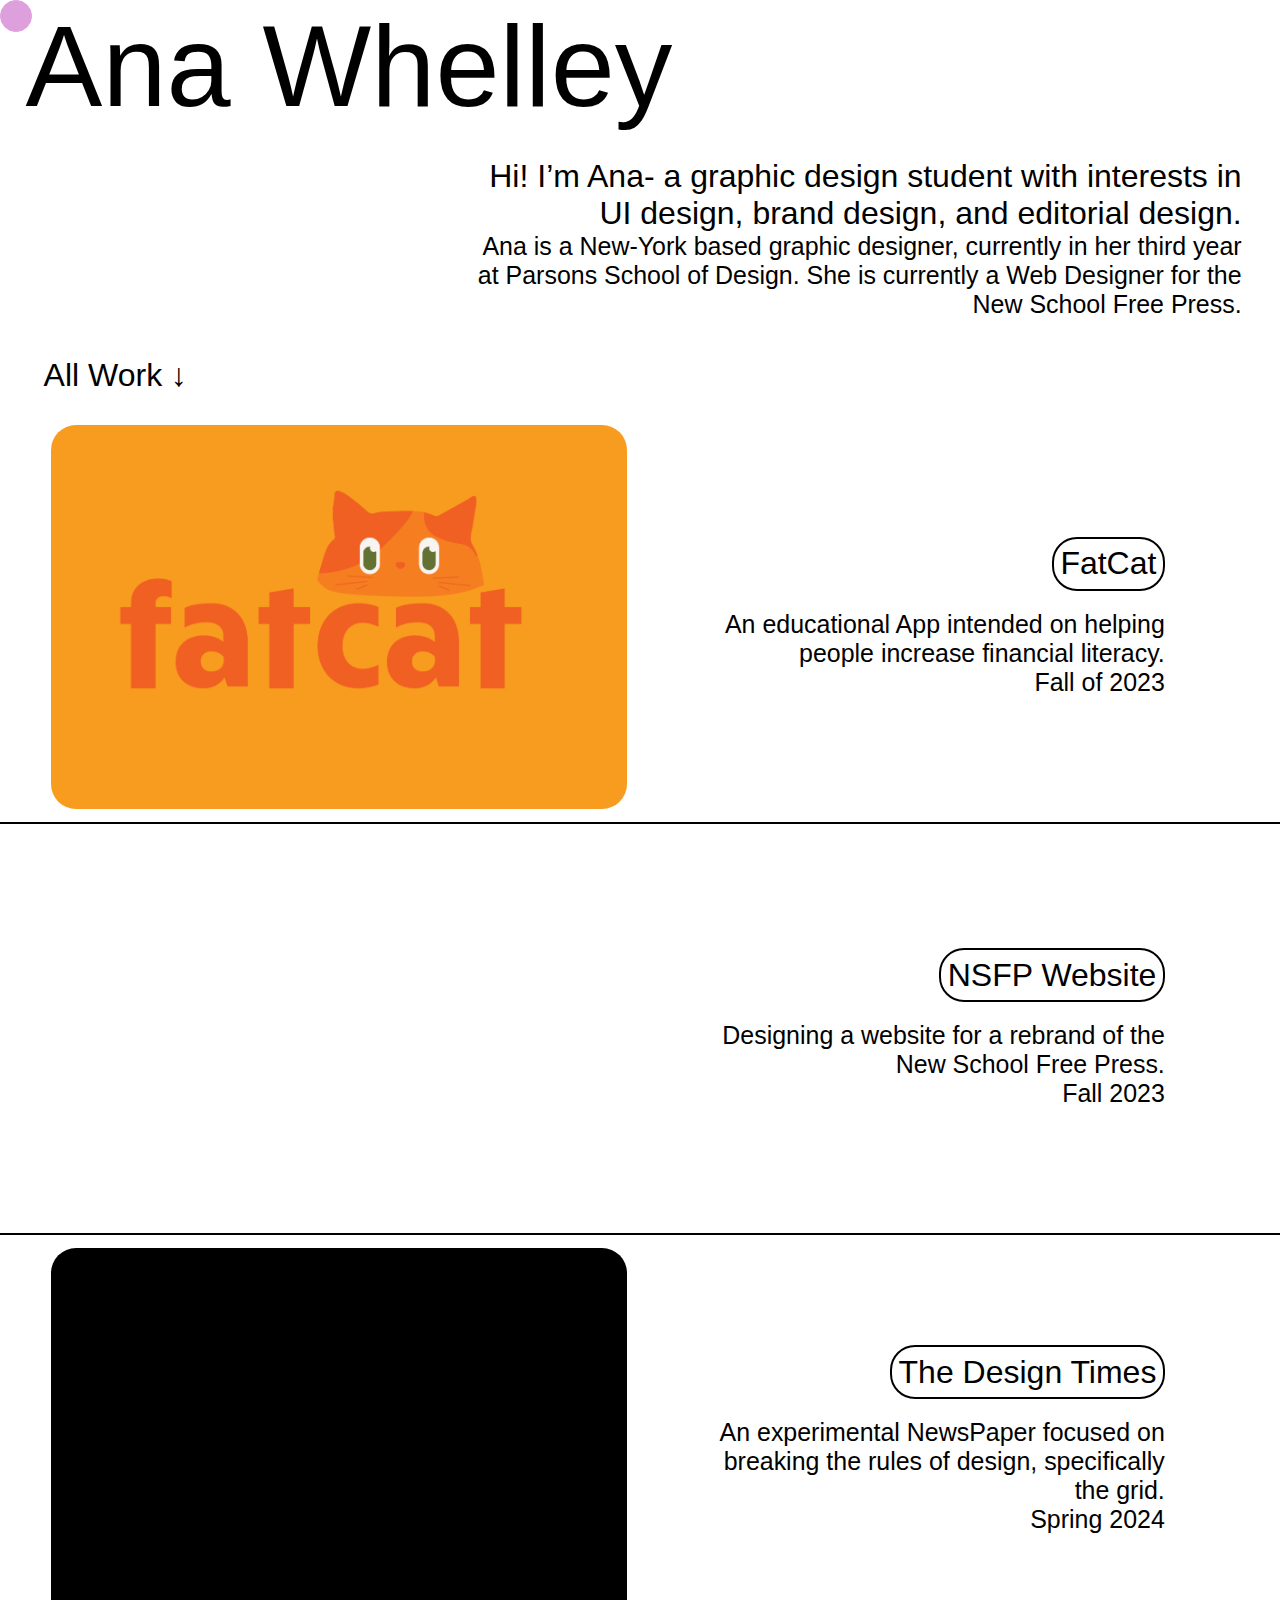
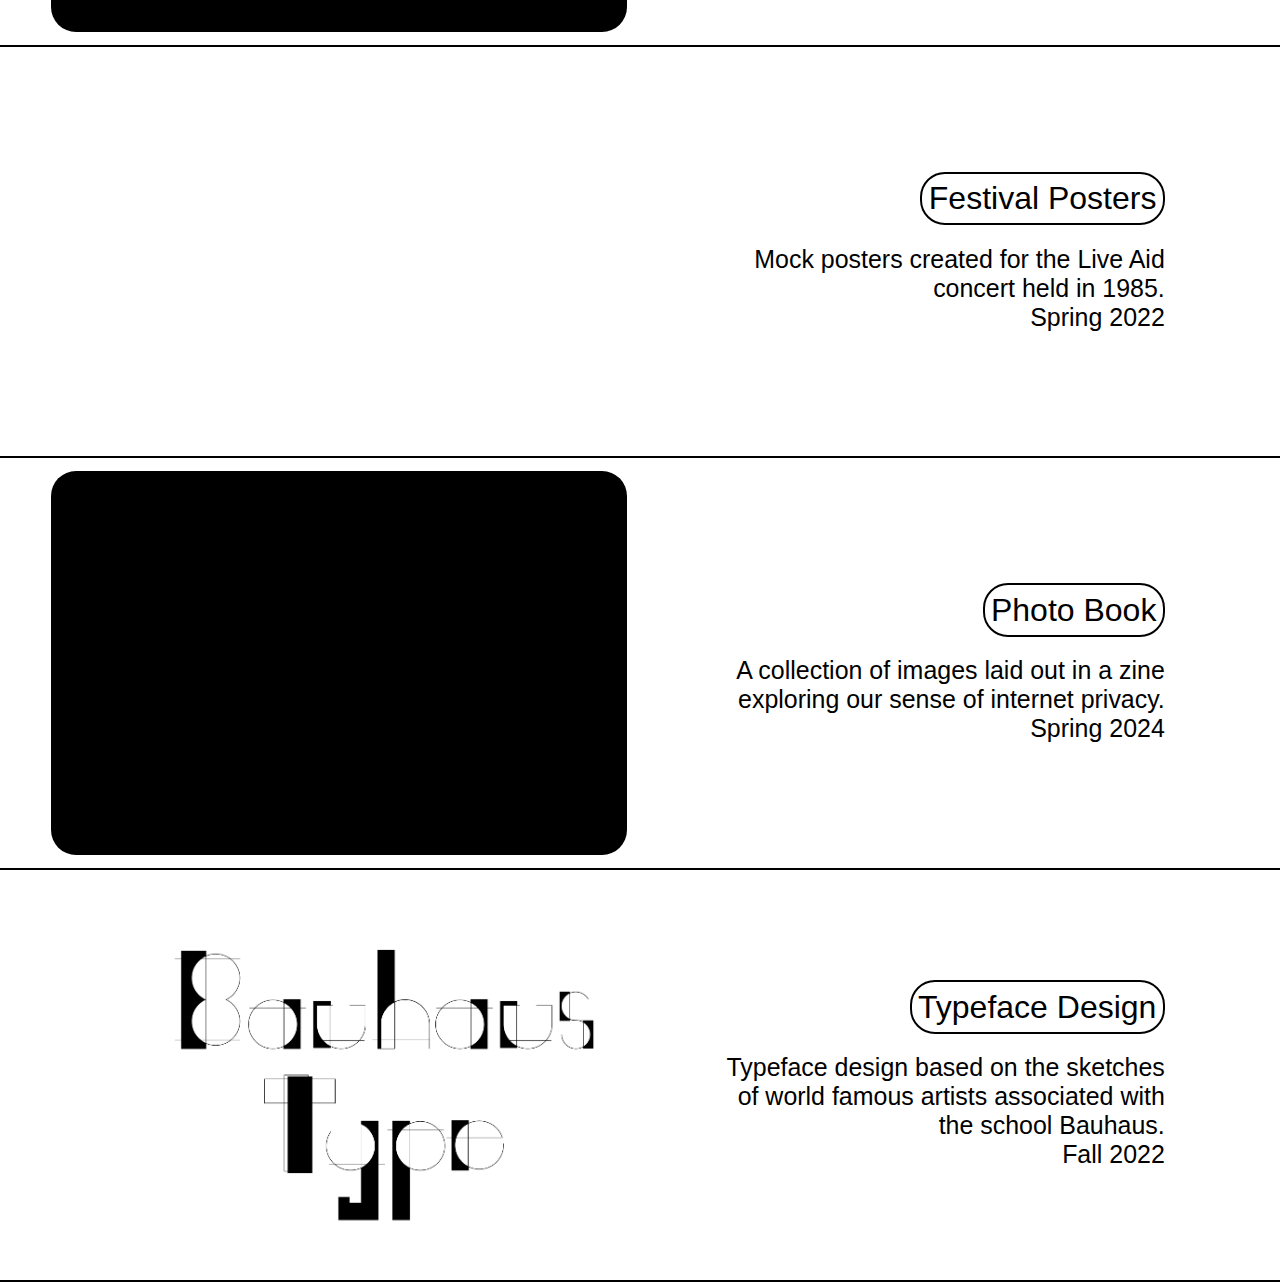
==== commit ab44a1d2: "fin (not responsive)" ====
--- a/index.html
+++ b/index.html
@@ -23,7 +23,7 @@
             </div>
             <div class="hero-lower">
                 <div class="allwork"><h2>All Work &darr;</h2></div>
-                <div class="resume"><h3>Resume &#10515;</h3></div>
+               
             </div>
         </div>
         <div class="main">
@@ -36,7 +36,7 @@
                         </div>
                     </a>
                     <div class="description">
-                        <h3>2-3 Sentences about the project. 2-3 Sentences about the project.2-3 Sentences about the project.</h3>
+                        <h3>An educational App intended on helping people increase financial literacy.<br>Fall of 2023</h3>
                     </div>
                 </div>
             </div>
@@ -51,40 +51,31 @@
                         </div>
                     </a>
                     <div class="description">
-                        <h3>2-3 Sentences about the project. 2-3 Sentences about the project.2-3 Sentences about the project.</h3>
+                        <h3>Designing a website for a rebrand of the New School Free Press.<br>Fall 2023</h3>
                     </div>
                 </div>
             </div>
+            <a href="designtimes.html">
             <div class="content">
-                <a href="bc.html">
-                    <div class="project-img" id="imgthree">
-                </a>
+                
+                    <div class="project-img" id="imgfour">
+               
                 </div>
                 <div class="project-text">
-                    <a href="bc.html">
+                    <a href="designtimes.html">
                         <div class="title">
-                            <h2>Beautiful Clothes</h2>
+                            <h2>The Design Times</h2>
                         </div>
                     </a>
                     <div class="description">
-                        <h3>2-3 Sentences about the project. 2-3 Sentences about the project.2-3 Sentences about the project.</h3>
+                        <h3>An experimental NewsPaper focused on breaking the rules of design, specifically the grid.<br>Spring 2024</h3>
                     </div>
                 </div>
             </div>
+            </a>
+            <a href="liveaid.html">
             <div class="content">
-                <div class="project-img" id="imgfour">
-
-                </div>
-                <div class="project-text">
-                    <div class="title">
-                        <h2>The Design Times</h2>
-                    </div>
-                    <div class="description">
-                        <h3>2-3 Sentences about the project. 2-3 Sentences about the project.2-3 Sentences about the project.</h3>
-                    </div>
-                </div>
-            </div>
-            <div class="content">
+                
                 <div class="project-img" id="imgfive">
 
                 </div>
@@ -93,23 +84,26 @@
                         <h2>Festival Posters</h2>
                     </div>
                     <div class="description">
-                        <h3>2-3 Sentences about the project. 2-3 Sentences about the project.2-3 Sentences about the project.</h3>
+                        <h3>Mock posters created for the Live Aid concert held in 1985.<br>Spring 2022</h3>
                     </div>
                 </div>
             </div>
+            </a>
+            <a href="photos.html">
             <div class="content">
                 <div class="project-img" id="imgseven">
 
                 </div>
                 <div class="project-text">
                     <div class="title">
-                        <h2>Type Exploration</h2>
+                        <h2>Photo Book</h2>
                     </div>
                     <div class="description">
-                        <h3>2-3 Sentences about the project. 2-3 Sentences about the project.2-3 Sentences about the project.</h3>
+                        <h3>A collection of images laid out in a zine exploring our sense of internet privacy.<br>Spring 2024</h3>
                     </div>
                 </div>
             </div>
+            </a>
             <div class="content">
                 <a href="typeface.html">
                     <div class="project-img" id="imgeight">
@@ -122,7 +116,7 @@
                         </div>
                     </a>
                     <div class="description">
-                        <h3>2-3 Sentences about the project. 2-3 Sentences about the project.2-3 Sentences about the project.</h3>
+                        <h3>Typeface design based on the sketches of world famous artists associated with the school Bauhaus.<br>Fall 2022</h3>
                     </div>
                 </div>
             </div>
--- a/main.css
+++ b/main.css
@@ -201,10 +201,12 @@
     #imgfour {
         background-image: url(img/designtimes.jpg);
         background-position: center;
-        background-size: cover;
+        background-size: contain;
+        background-repeat: no-repeat;
+        background-color: black;
     }
     #imgfive {
-        background-image: url(img/poster1.jpg);
+        background-image: url(img/liveaid.png);
         background-position: center;
         background-size: cover;
     }
@@ -216,7 +218,9 @@
     #imgseven {
         background-image: url(img/book.png);
         background-position: center;
-        background-size: cover;
+        background-size: contain;
+        background-repeat: no-repeat;
+        background-color: black;
     }
     #imgeight {
         background-image: url(img/finaltypes.jpg);
@@ -333,6 +337,7 @@
         width: 100vw;
         height: auto;
         justify-content: flex-end;
+        margin-bottom: 2vh;
     }
     .abouttext-inside {
         width: 50vw;
@@ -421,10 +426,82 @@
         background-size: contain;
     }
     #bcweb {
-        background-image: url(img/bc/web.gif);
+        background-image: url(img/bc/);
         background-position: top;
         background-size: contain;
         background-repeat: no-repeat;
+    }
+
+/*times*/
+    #times1 {
+        background-image: url(img/times/times1.jpg);
+        background-position: center;
+        background-size: contain;
+        background-repeat: no-repeat;
+        background-color: black;
+    }
+    #times2 {
+        background-image: url(img/times/times2.jpg);
+        background-position: center;
+        background-size: cover;
+    }
+    #times3 {
+        background-image: url(img/times/times3.jpg);
+        background-position: center;
+        background-size: cover;
+    }
+
+/*live aid*/
+    #la1 {
+        background-image: url(img/posters/poster1.jpg);
+        background-position: center;
+        background-size: contain;
+        background-repeat: no-repeat;
+        background-color: black;
+    }
+    #la2 {
+        background-image: url(img/posters/poster2.jpg);
+        background-position: center;
+        background-size: contain;
+        background-repeat: no-repeat;
+        background-color: black;
+    }
+    #la3 {
+        background-image: url(img/posters/poster3.jpg);
+        background-position: center;
+        background-size: contain;
+        background-repeat: no-repeat;
+        background-color: black;
+    }
+
+/*photo book*/
+    #photo1 {
+        background-image: url(img/photos/photo1.jpg);
+        background-position: center;
+        background-size: contain;
+        background-repeat: no-repeat;
+        background-color: black;
+    }
+    #photo2 {
+        background-image: url(img/photos/photo2.png);
+        background-position: center;
+        background-size: contain;
+        background-repeat: no-repeat;
+        background-color: black;
+    }
+    #photo3 {
+        background-image: url(img/photos/photo3.jpg);
+        background-position: center;
+        background-size: contain;
+        background-repeat: no-repeat;
+        background-color: black;
+    }
+    #photo4 {
+        background-image: url(img/photos/photo4.jpg);
+        background-position: center;
+        background-size: contain;
+        background-repeat: no-repeat;
+        background-color: black;
     }
 
 /*typeface*/
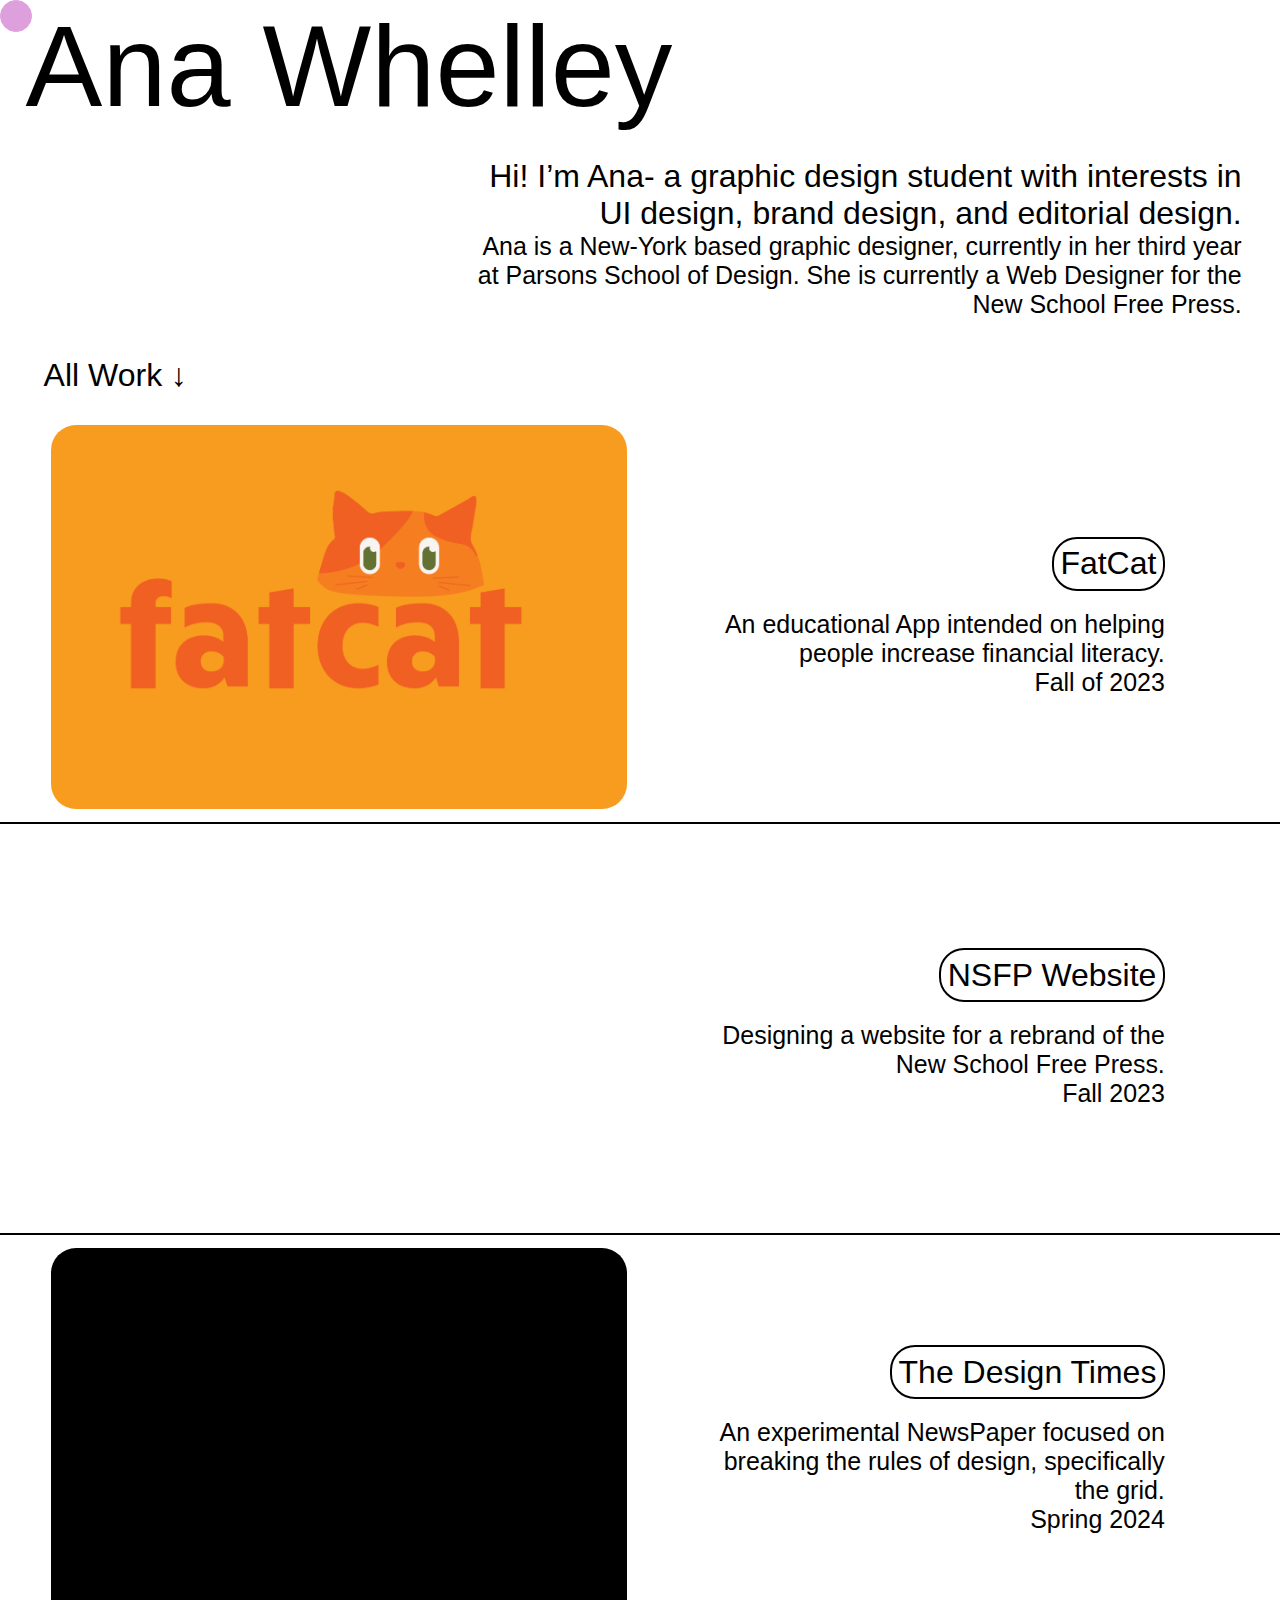
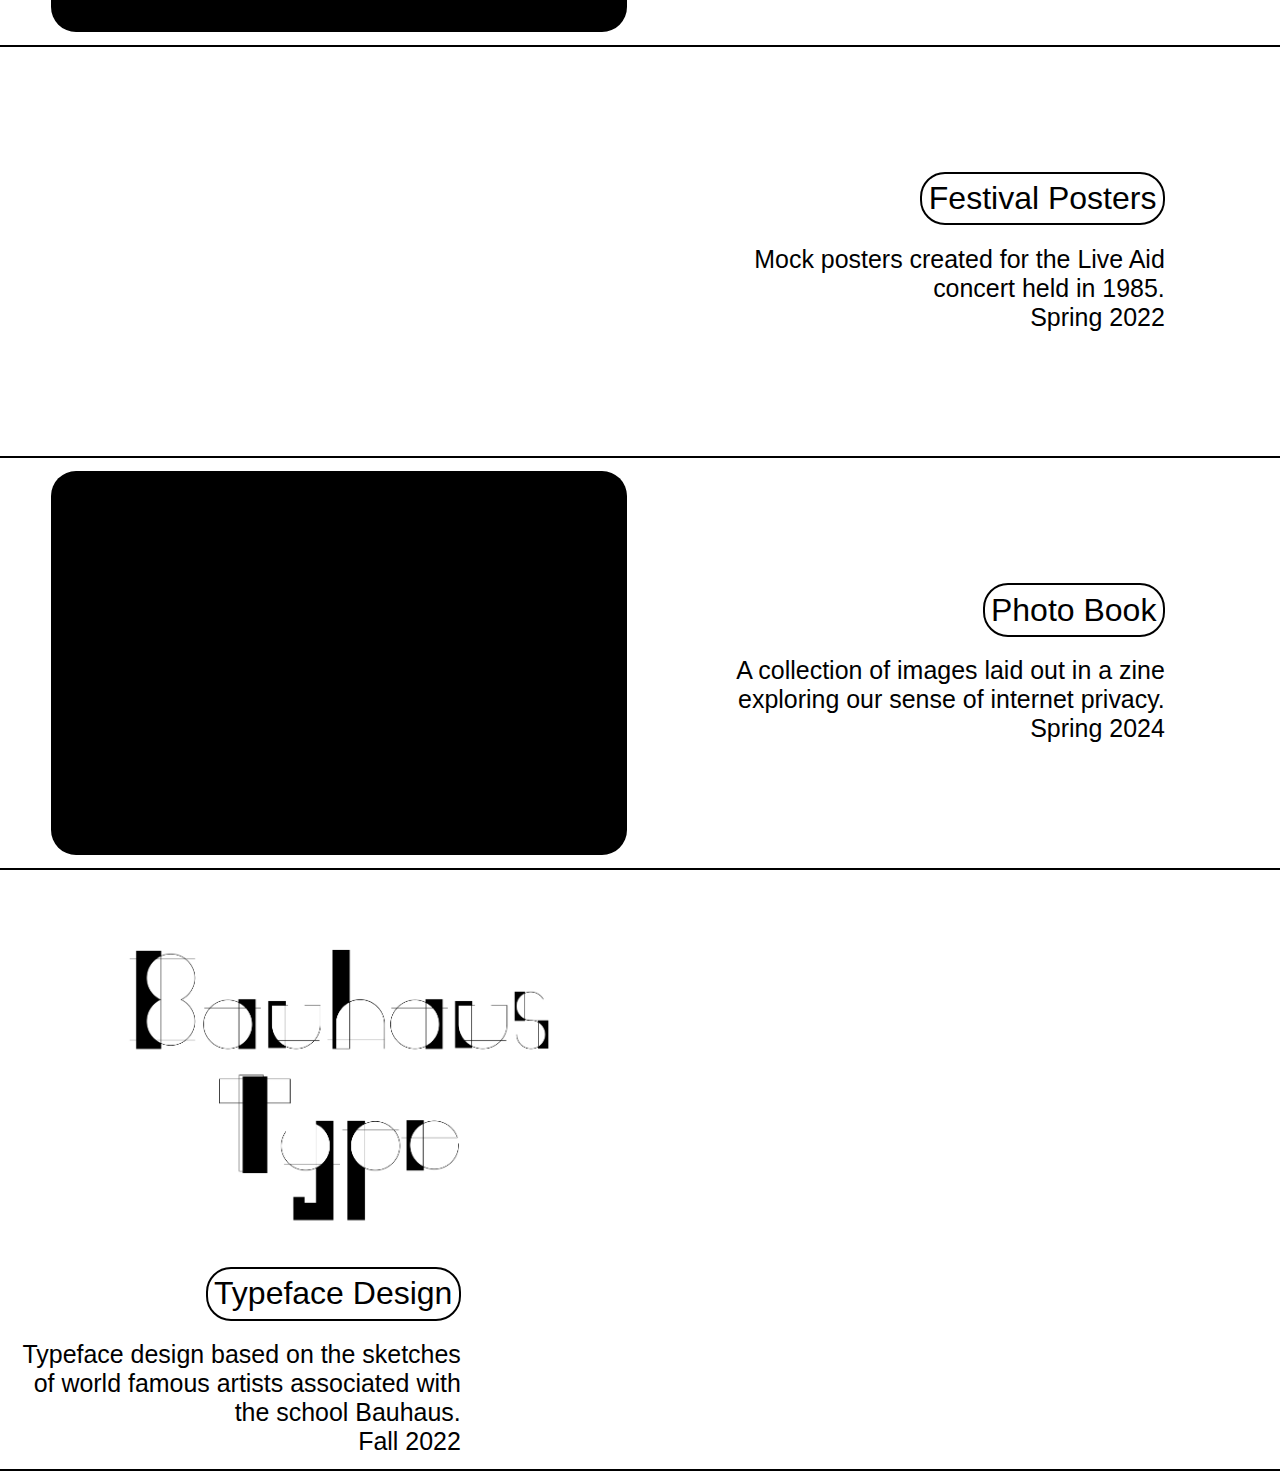
==== commit 794d2ea9: "trying to fix mobile" ====
--- a/index.html
+++ b/index.html
@@ -10,7 +10,6 @@
 </head>
 <body>
     <div id="circularcursor"></div>
-
     <div class="container">
         <div class="header">
             <h1><span>A</span><span>n</span><span>a</span> <span>W</span><span>h</span><span>e</span><span>l</span><span>l</span><span>e</span><span>y</span></h1>
@@ -107,19 +106,17 @@
             <div class="content">
                 <a href="typeface.html">
                     <div class="project-img" id="imgeight">
-                </a>
                 </div>
                 <div class="project-text">
-                    <a href="typeface.html">
                         <div class="title">
                             <h2>Typeface Design</h2>
                         </div>
-                    </a>
                     <div class="description">
                         <h3>Typeface design based on the sketches of world famous artists associated with the school Bauhaus.<br>Fall 2022</h3>
                     </div>
                 </div>
             </div>
+            </a>
         </div>
     </div>
 
--- a/main.css
+++ b/main.css
@@ -276,24 +276,14 @@
     #circularcursor {
         display: none;
     }
+    .about {
+        padding: 2vh;
+        width: 20vw;
+        border-radius: 0%;
+    }
 }
-@media only screen and (max-width: 768px) {
-/* media querie for second page*/
-    .hero-lower-small{
-        width: 100vw;
-        justify-content: space-evenly;
-        height: 5vh;
-    }
-    .about {
-        margin: 0px;
-        width: 20vw;
-        height: 5vh;
-        text-align: center;
-    }
-    .multiple {
-        flex-direction: column;
-    }
-  }
+
+
 
 
 
@@ -380,6 +370,60 @@
         height: 50vh;
     }
 
+
+    @media only screen and (max-width: 768px) {
+        #fatcat1 {
+            background-position: center;
+            background-size: contain;
+            background-color: black;
+            background-repeat: no-repeat;
+        }
+        #fatcat2 {
+            background-position: center;
+            background-size: contain;
+            background-color: black;
+            background-repeat: no-repeat;
+        }
+        #fatcat3 {
+            background-position: center;
+            background-size: contain;
+            background-color: black;
+            background-repeat: no-repeat;
+        }
+        #nsfp1 {
+            background-position: center;
+            background-size: contain;
+            background-color: black;
+            background-repeat: no-repeat;
+        }
+        #nsfp2 {
+            background-position: center;
+            background-size: contain;
+            background-color: black;
+            background-repeat: no-repeat;
+        }
+        #nsfp3 {
+            background-position: center;
+            background-size: contain;
+            background-color: black;
+            background-repeat: no-repeat;
+        }
+        #times2 {
+            background-image: url(img/times/times2.jpg);
+            background-position: center;
+            background-size: contain;
+            background-color: black;
+            background-repeat: no-repeat;
+        }
+        #times3 {
+            background-image: url(img/times/times3.jpg);
+            background-position: center;
+            background-size: contain;
+            background-color: black;
+            background-repeat: no-repeat;
+        }
+    }
+
 /*fatcat*/
     #fatcat1 {
         background-image: url(img/fatcat/factcat1.png);
@@ -419,19 +463,6 @@
         background-size: cover;
     }
 
-/*bc*/
-    #bc1 {
-        background-image: url(img/bc/working\ copy.png);
-        background-position: top;
-        background-size: contain;
-    }
-    #bcweb {
-        background-image: url(img/bc/);
-        background-position: top;
-        background-size: contain;
-        background-repeat: no-repeat;
-    }
-
 /*times*/
     #times1 {
         background-image: url(img/times/times1.jpg);
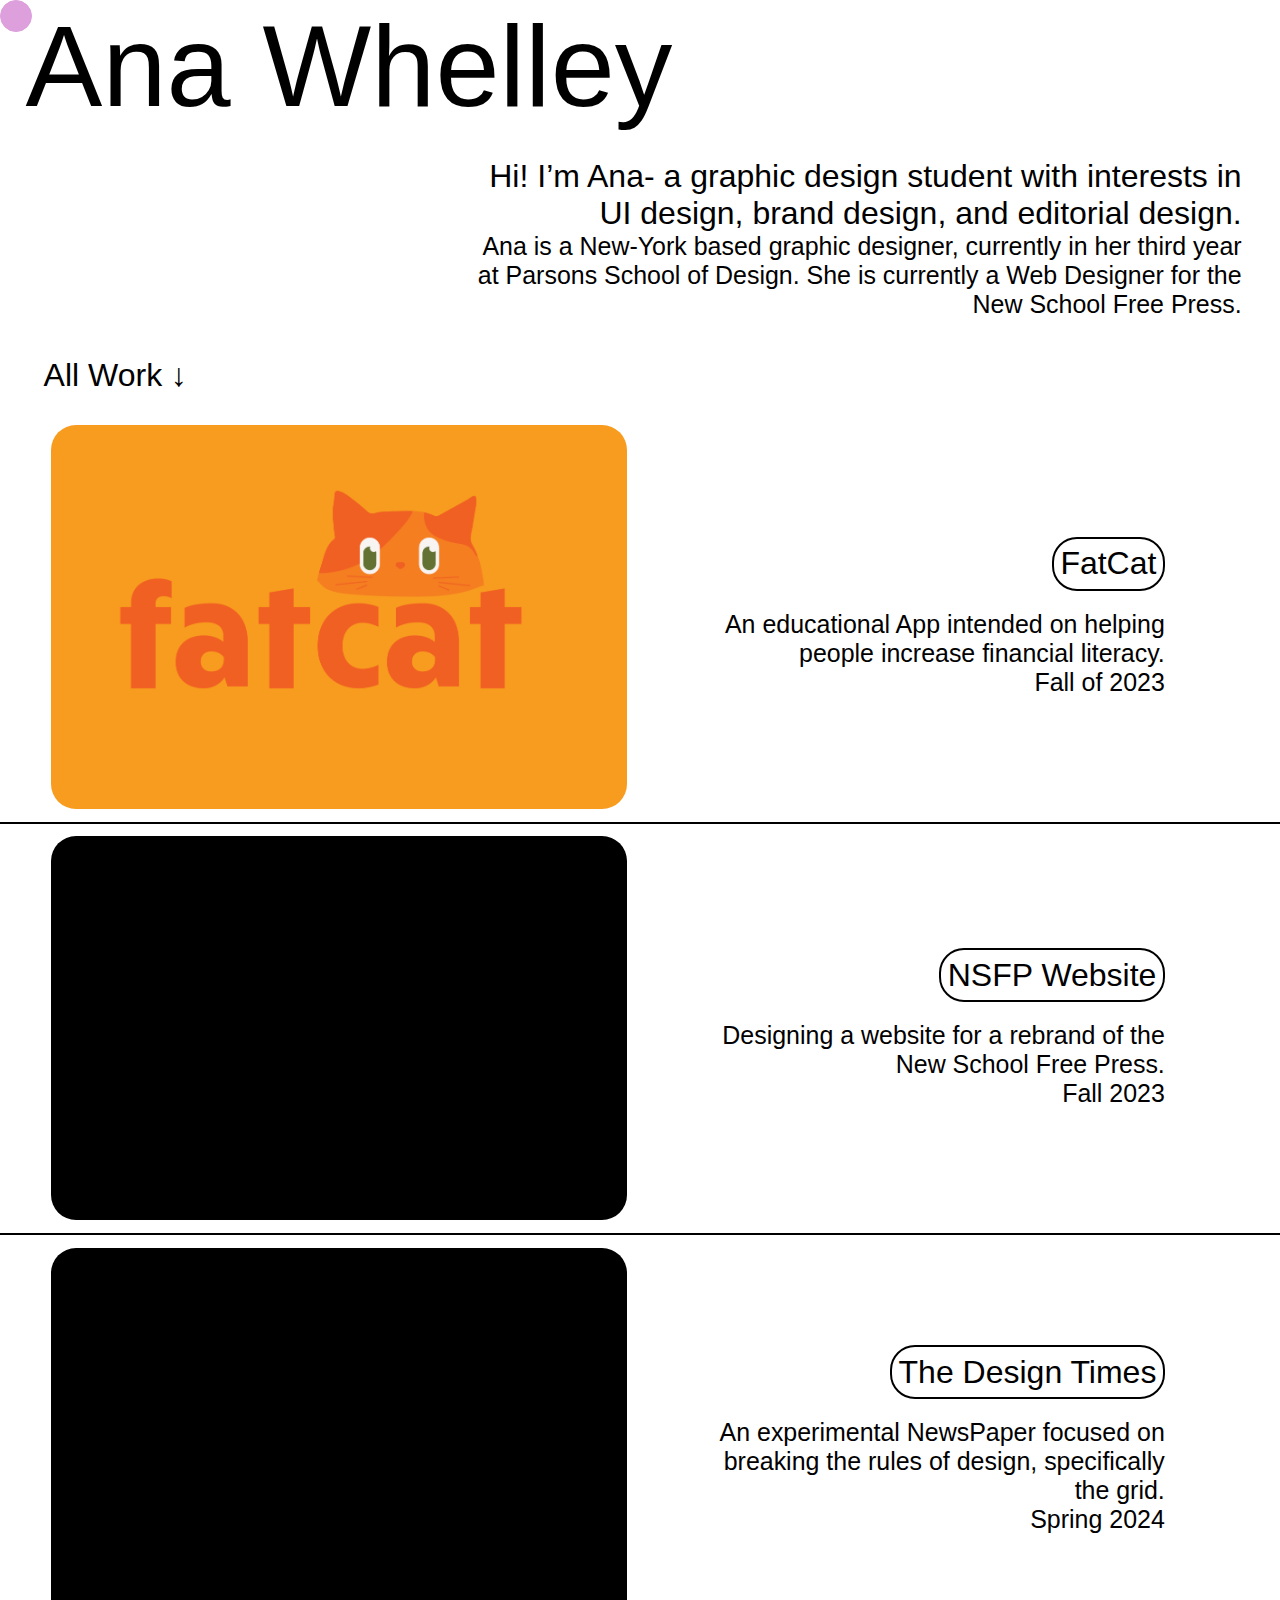
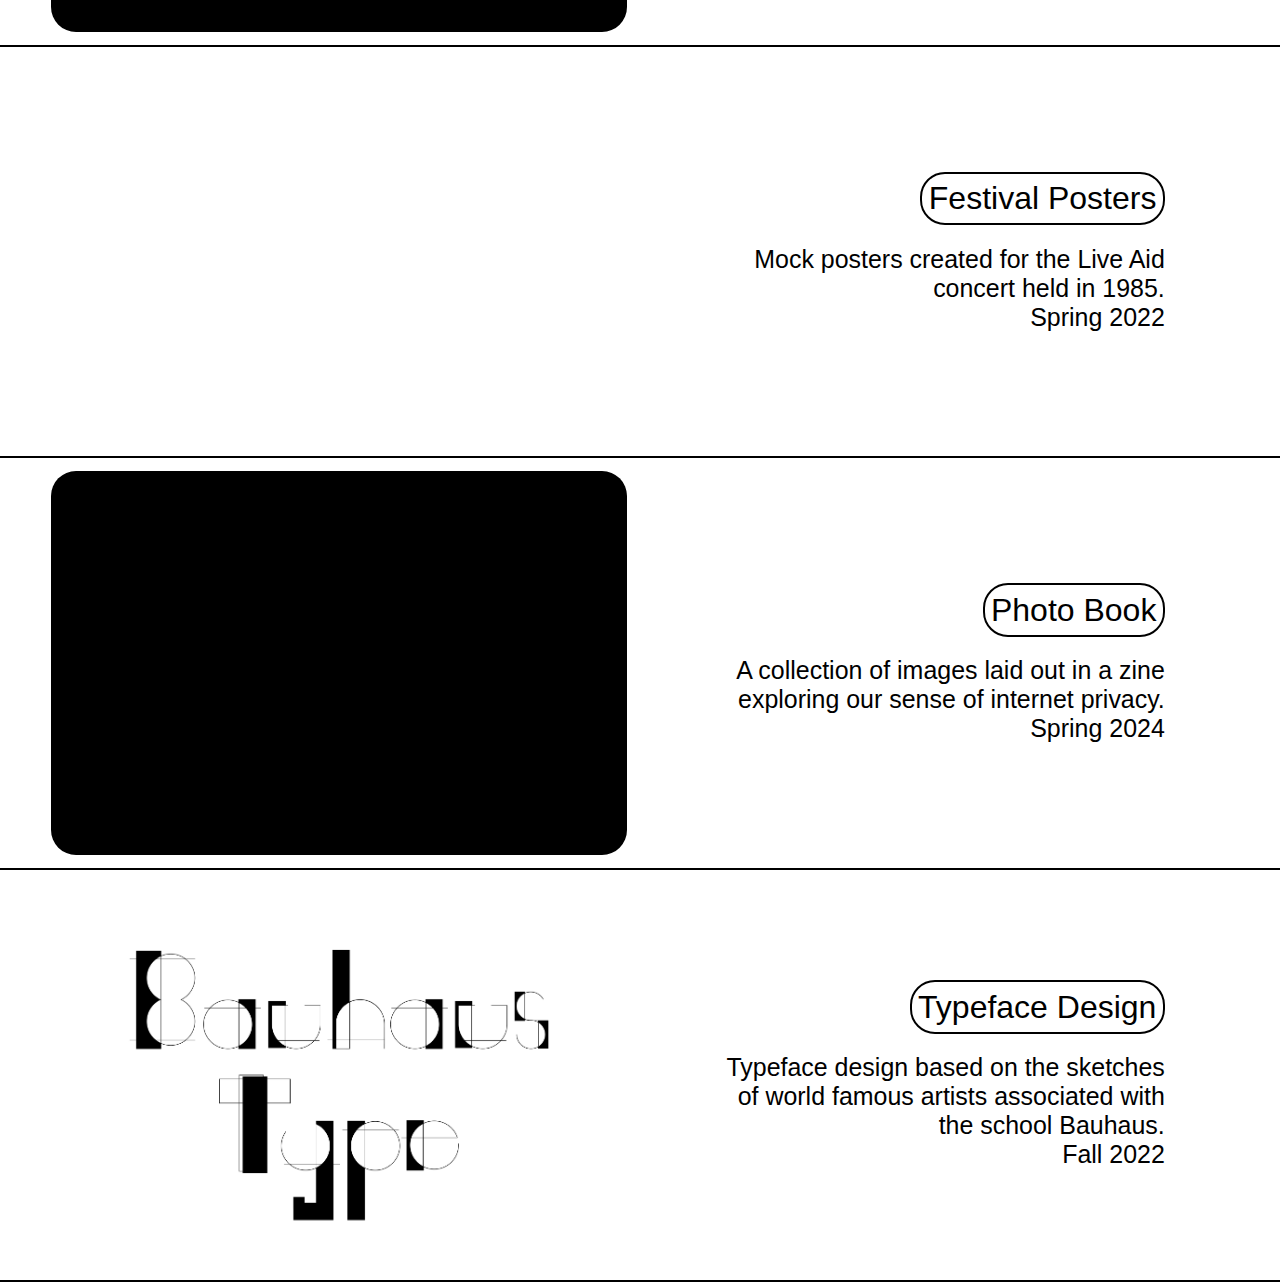
==== commit 6b3b70f1: "fixing typeface" ====
--- a/index.html
+++ b/index.html
@@ -104,8 +104,7 @@
             </div>
             </a>
             <div class="content">
-                <a href="typeface.html">
-                    <div class="project-img" id="imgeight">
+                <div class="project-img" id="imgeight">
                 </div>
                 <div class="project-text">
                         <div class="title">
--- a/main.css
+++ b/main.css
@@ -191,7 +191,9 @@
     #imgtwo {
         background-image: url(img/nsfphome.gif);
         background-position: center;
-        background-size: cover;
+        background-size: contain;
+        background-repeat: no-repeat;
+        background-color: black;
     }
     #imgthree {
         background-image: url(img/bc-home.png);
@@ -315,7 +317,7 @@
         font-family: Arial;
         font-weight: 400;
         border: solid 2px black;
-        width: 15vw;
+        width: 20vw;
         justify-content: center;
         align-items: center;
         margin-right: 2vw;
@@ -370,8 +372,8 @@
         height: 50vh;
     }
 
-
-    @media only screen and (max-width: 768px) {
+/*
+    @media (max-width: 35rem) {
         #fatcat1 {
             background-position: center;
             background-size: contain;
@@ -423,44 +425,59 @@
             background-repeat: no-repeat;
         }
     }
+fatcat*/
 
 /*fatcat*/
     #fatcat1 {
         background-image: url(img/fatcat/factcat1.png);
         background-position: center;
-        background-size: cover;
+        background-size: contain;
+        background-repeat: no-repeat;
+        background-color: black;
     }
     #fatcat2 {
         background-image: url(img/fatcat/fatcat-icon.jpg);
         background-position: center;
-        background-size: cover;
+        background-size: contain;
+        background-repeat: no-repeat;
+        background-color: black;
     }
     #fatcat3 {
         background-image: url(img/fatcat/fatcat-type.jpg);
         background-position: center;
-        background-size: cover;
+        background-size: contain;
+        background-repeat: no-repeat;
+
     }
     #fatcat4 {
         background-image: url(img/fatcat/fatcat4.png);
         background-position: center;
-        background-size: cover;
+        background-size: contain;
+        background-repeat: no-repeat;
+        background-color: black;
     }
 
 /*nsfp*/
     #nsfp1 {
         background-image: url(img/nsfp/nsfp1.png);
         background-position: center;
-        background-size: cover;
+        background-size: contain;
+        background-repeat: no-repeat;
+        background-color: black;
     }
     #nsfp2 {
         background-image: url(img/nsfp/nsfp2.gif);
         background-position: center;
-        background-size: cover;
+        background-size: contain;
+        background-repeat: no-repeat;
+        background-color: black;
     }
     #nsfp3 {
         background-image: url(img/nsfp/nsfp3.png);
         background-position: center;
-        background-size: cover;
+        background-size: contain;
+        background-repeat: no-repeat;
+        background-color: black;
     }
 
 /*times*/
